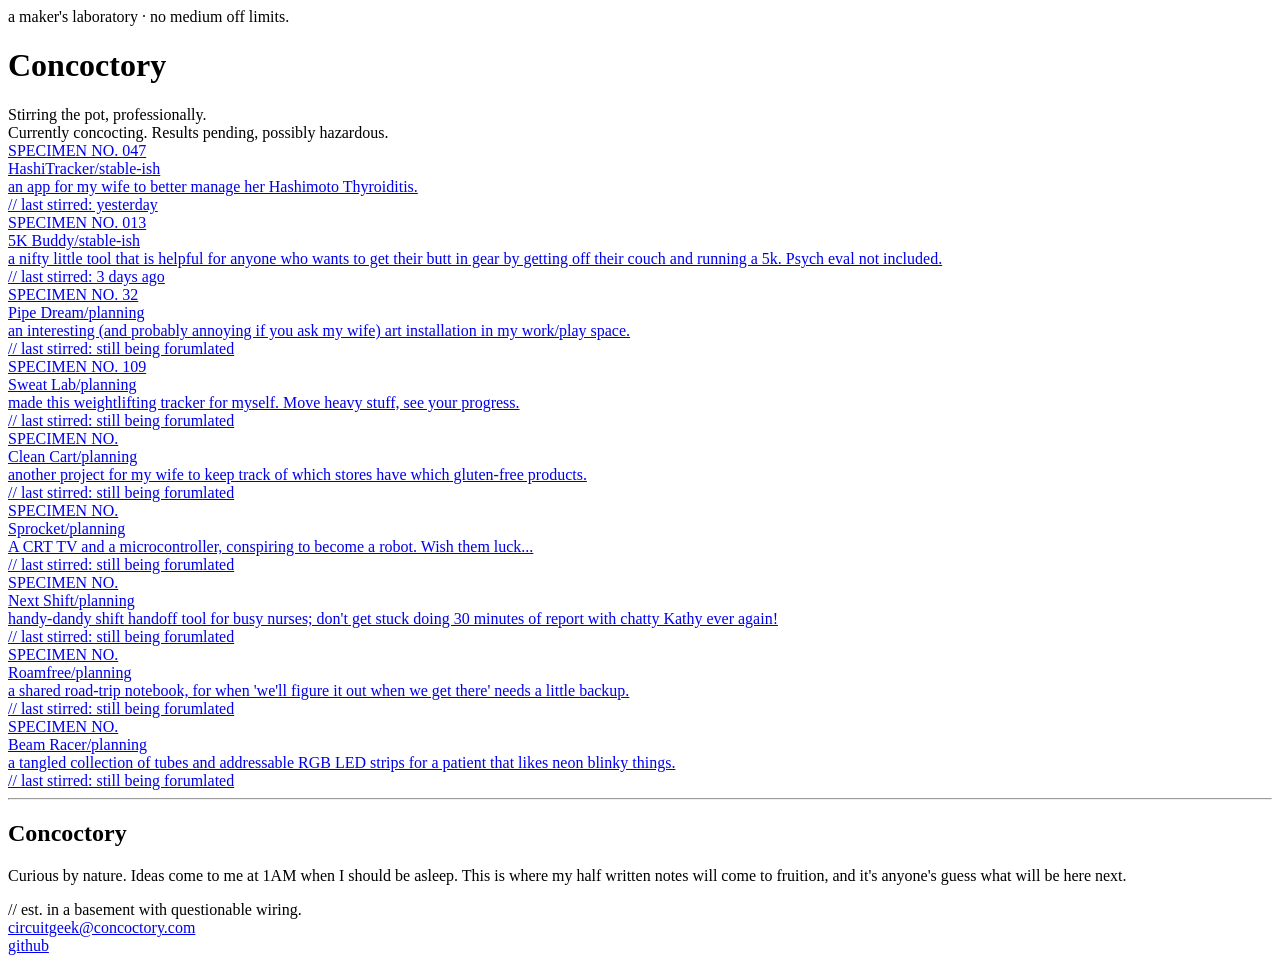
==== index.html @ a3aa449d "feat: index.html structure done" ====
<!DOCTYPE html>
<html lang="en">
<head>
    <meta charset="UTF-8">
    <meta name="viewport" content="width=device-width, initial-scale=1.0">
    <title>Concoctory</title>
    <link rel="stylesheet" href="styles.css">
</head>
<body>
    <div class="wrap">
        <div class="eyebrow">a maker's laboratory &middot; no medium off limits.</div>
        <h1>Concoctory</h1>
        <div class="tagline">Stirring the pot, professionally.</div>
        <div class="status">Currently concocting. Results pending, possibly hazardous.</div>
        <div class="shelf">
            <a class="beaker-label" href="https://concoctory.com/hashitracker/">
                <div class="specimen">SPECIMEN NO. 047</div>
                <div class="beaker-top"><span class="beaker-name">HashiTracker/</span><span class="status-stable">stable-ish</span></div>
                <div class="beaker-about">an app for my wife to better manage her Hashimoto Thyroiditis.</div>
                <div class="stirred">// last stirred: yesterday</div>
            </a>
            <a class="beaker-label" href="https://concoctory.com/5kbuddy/">
                <div class="specimen">SPECIMEN NO. 013</div>
                <div class="beaker-top"><span class="beaker-name">5K Buddy/</span><span class="status-stable">stable-ish</span></div>
                <div class="beaker-about">a nifty little tool that is helpful for anyone who wants to get their butt in gear by getting 
                    off their couch and running a 5k. Psych eval not included.</div>
                <div class="stirred">// last stirred: 3 days ago</div>
            </a>
            <a class="beaker-label" href="https://concoctory.com/pipedream/">
                <div class="specimen">SPECIMEN NO. 32</div>
                <div class="beaker-top"><span class="beaker-name">Pipe Dream/</span><span class="status-planning">planning</span></div>
                <div class="beaker-about">an interesting (and probably annoying if you ask my wife) art installation in my work/play space.</div>
                <div class="stirred">// last stirred: still being forumlated</div>
            </a>
            <a class="beaker-label" href="https://concoctory.com/sweatlab/">
                <div class="specimen">SPECIMEN NO. 109</div>
                <div class="beaker-top"><span class="beaker-name">Sweat Lab/</span><span class="status-planning">planning</span></div>
                <div class="beaker-about">made this weightlifting tracker for myself. Move heavy stuff, see your progress.</div>
                <div class="stirred">// last stirred: still being forumlated</div>
            </a>
            <a class="beaker-label" href="https://concoctory.com/cleancart/">
                <div class="specimen">SPECIMEN NO. </div>
                <div class="beaker-top"><span class="beaker-name">Clean Cart/</span><span class="status-planning">planning</span></div>
                <div class="beaker-about">another project for my wife to keep track of which stores have which gluten-free products.</div>
                <div class="stirred">// last stirred: still being forumlated</div>
            </a>
            <a class="beaker-label" href="https://concoctory.com/sprocket/">
                <div class="specimen">SPECIMEN NO. </div>
                <div class="beaker-top"><span class="beaker-name">Sprocket/</span><span class="status-planning">planning</span></div>
                <div class="beaker-about">A CRT TV and a microcontroller, conspiring to become a robot. Wish them luck...</div>
                <div class="stirred">// last stirred: still being forumlated</div>
            </a>
            <a class="beaker-label" href="https://concoctory.com/nextshift/">
                <div class="specimen">SPECIMEN NO. </div>
                <div class="beaker-top"><span class="beaker-name">Next Shift/<span class="status-planning">planning</span></div>
                <div class="beaker-about">handy-dandy shift handoff tool for busy nurses; don't get stuck doing 30 minutes of report with chatty Kathy ever again!</div>
                <div class="stirred">// last stirred: still being forumlated</div>
            </a>
            <a class="beaker-label" href="https://concoctory.com/roamfree/">
                <div class="specimen">SPECIMEN NO. </div>
                <div class="beaker-top"><span class="beaker-name">Roamfree/</span><span class="status-planning">planning</span></div>
                <div class="beaker-about">a shared road-trip notebook, for when 'we'll figure it out when we get there' needs a little backup.</div>
                <div class="stirred">// last stirred: still being forumlated</div>
            </a>
            <a class="beaker-label" href="https://concoctory.com/beamracer/">
                <div class="specimen">SPECIMEN NO. </div>
                <div class="beaker-top"><span class="beaker-name">Beam Racer/</span><span class="status-planning">planning</span></div>
                <div class="beaker-about">a tangled collection of tubes and addressable RGB LED strips for a patient that likes neon blinky things.</div>
                <div class="stirred">// last stirred: still being forumlated</div>
            </a>
        </div>

        <hr>

        <h2>Concoctory</h2>
        <p class="about-blurb">Curious by nature. Ideas come to me at 1AM when I should be asleep. 
            This is where my half written notes will come to fruition, and it's anyone's guess what will be here next.
        </p>
        <div class="signature">// est. in a basement with questionable wiring.</div>
        <a class="email" href="mailto:circuitgeek@concoctory.com">circuitgeek@concoctory.com</a>

        <div class="dots">
            <span class="dot" style="background:var(--elixir)"></span>
            <span class="dot" style="background:var(--venom)"></span>
            <span class="dot" style="background:var(--brass)"></span>
            <span class="dot" style="background:var(--vial)"></span>
            <span class="dot" style="background:var(--bone)"></span>
        </div>

        <div class="github"><a href="https://github.com/JWalker423">github</a></div>

    </div>
</body>
</html>
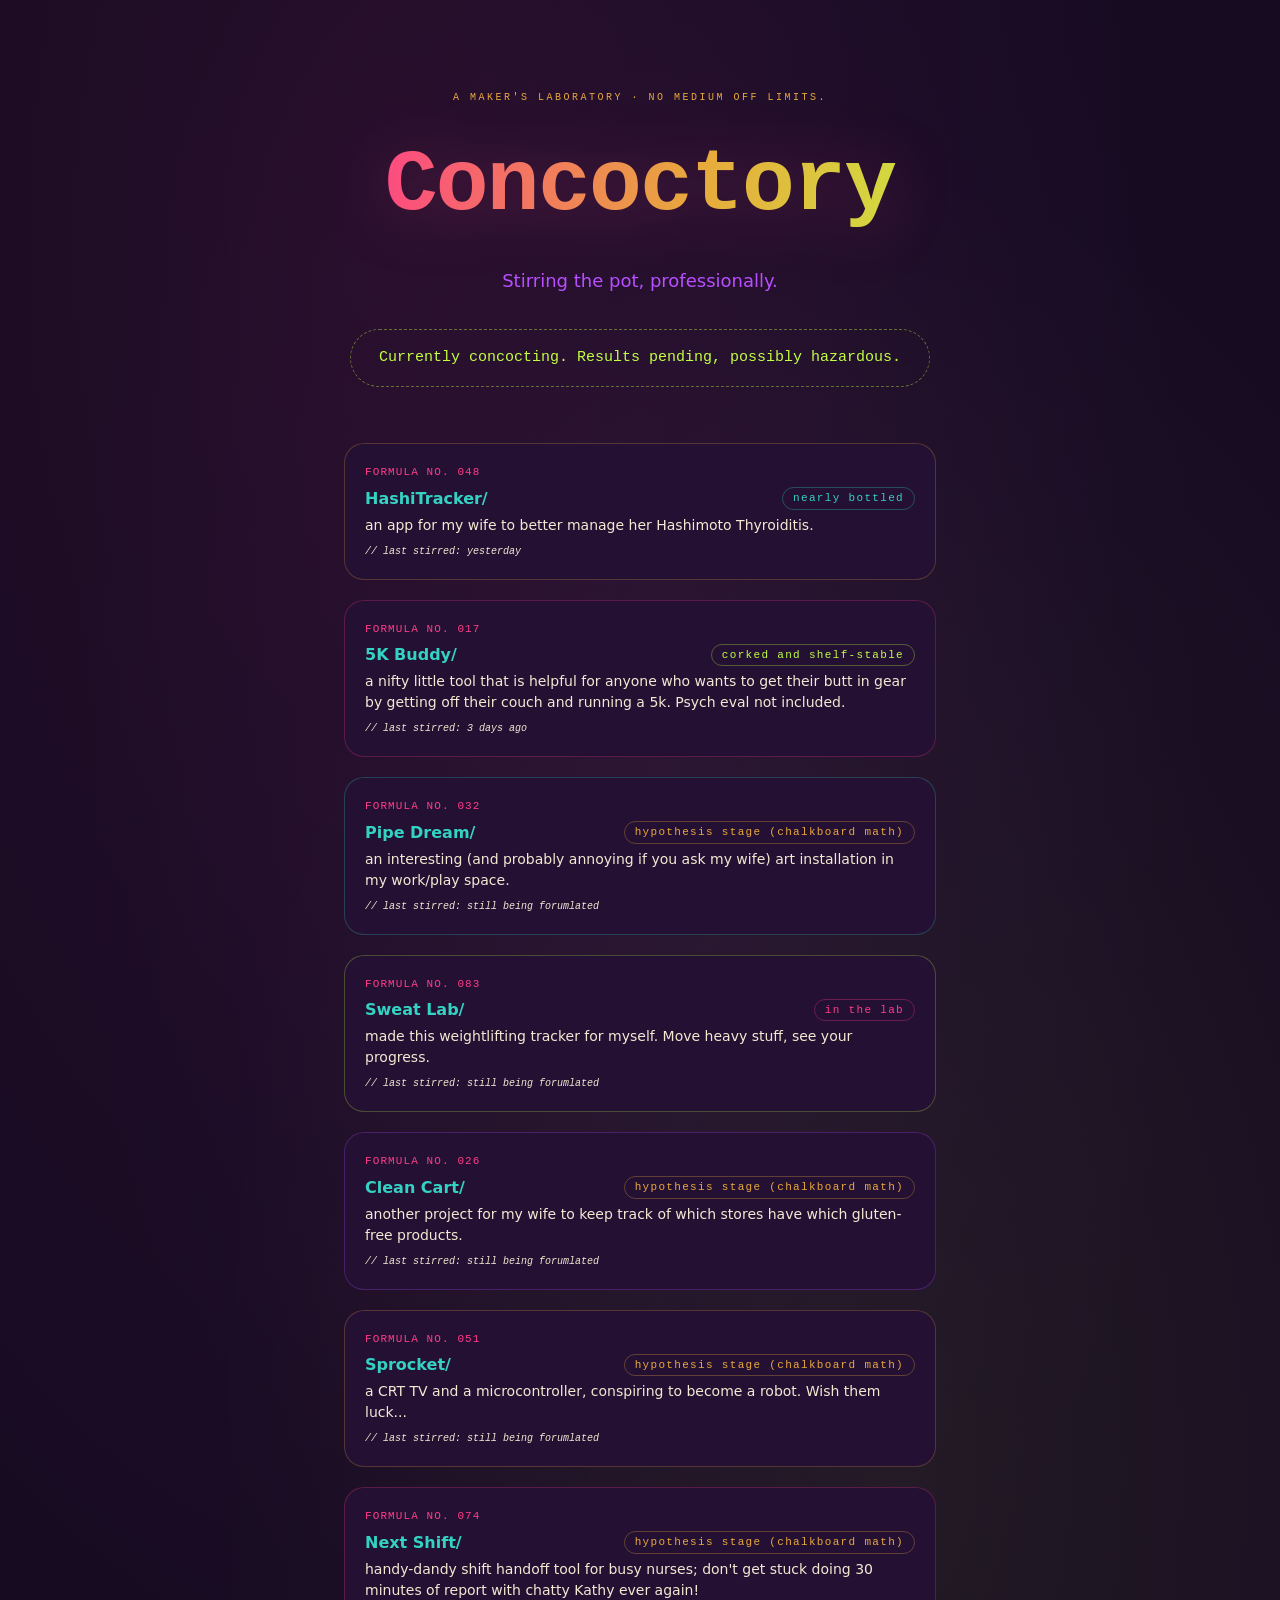
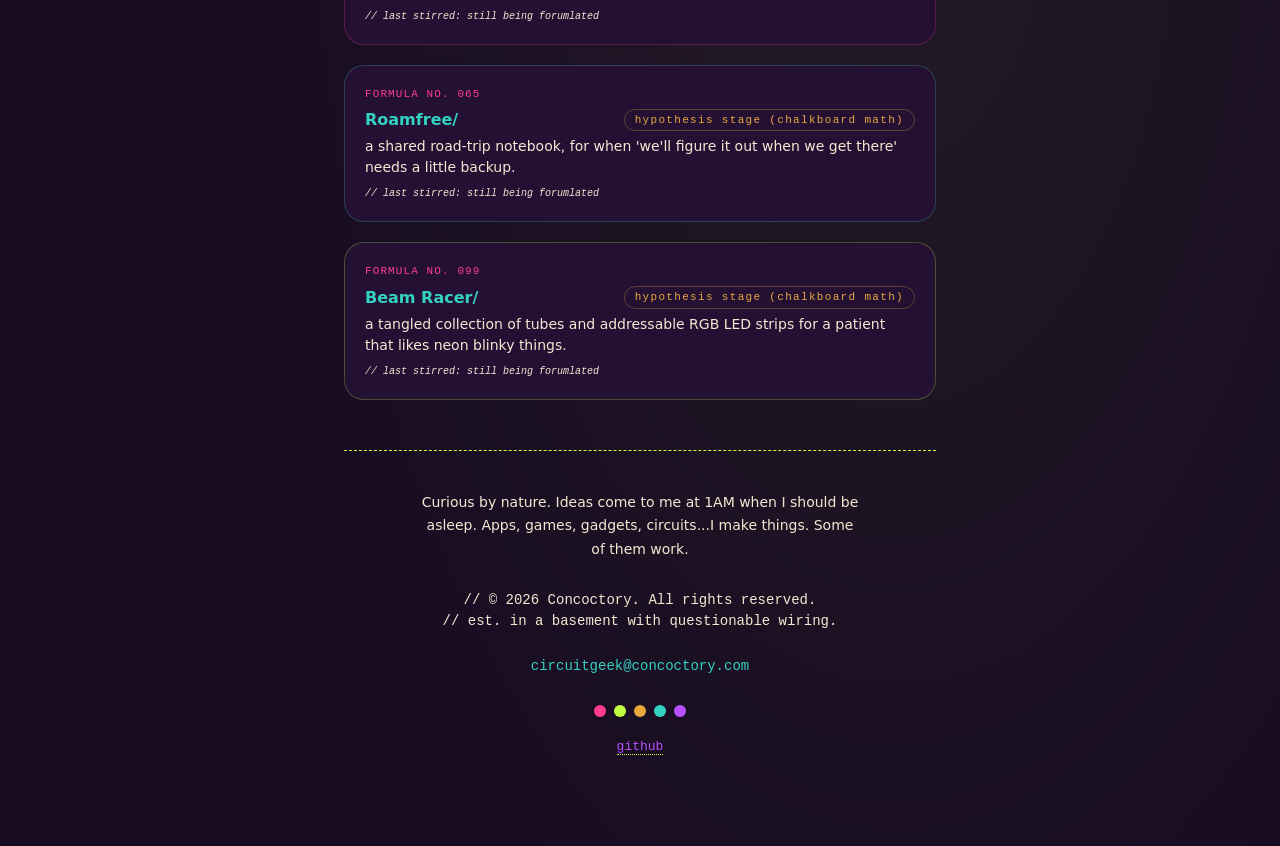
==== commit c7be532c: "style: initial styles.css for shelf, cards, and background gradients" ====
--- a/index.html
+++ b/index.html
@@ -8,87 +8,82 @@
 </head>
 <body>
     <div class="wrap">
-        <div class="eyebrow">a maker's laboratory &middot; no medium off limits.</div>
+        <div class="eyebrow">A MAKER'S LABORATORY &middot; NO MEDIUM OFF LIMITS.</div>
         <h1>Concoctory</h1>
         <div class="tagline">Stirring the pot, professionally.</div>
         <div class="status">Currently concocting. Results pending, possibly hazardous.</div>
         <div class="shelf">
             <a class="beaker-label" href="https://concoctory.com/hashitracker/">
-                <div class="specimen">SPECIMEN NO. 047</div>
-                <div class="beaker-top"><span class="beaker-name">HashiTracker/</span><span class="status-stable">stable-ish</span></div>
+                <div class="formula">FORMULA NO. 048</div>
+                <div class="beaker-top"><span class="beaker-name">HashiTracker/</span><span class="status-testing">nearly bottled</span></div>
                 <div class="beaker-about">an app for my wife to better manage her Hashimoto Thyroiditis.</div>
                 <div class="stirred">// last stirred: yesterday</div>
             </a>
             <a class="beaker-label" href="https://concoctory.com/5kbuddy/">
-                <div class="specimen">SPECIMEN NO. 013</div>
-                <div class="beaker-top"><span class="beaker-name">5K Buddy/</span><span class="status-stable">stable-ish</span></div>
+                <div class="formula">FORMULA NO. 017</div>
+                <div class="beaker-top"><span class="beaker-name">5K Buddy/</span><span class="status-stable">corked and shelf-stable</span></div>
                 <div class="beaker-about">a nifty little tool that is helpful for anyone who wants to get their butt in gear by getting 
                     off their couch and running a 5k. Psych eval not included.</div>
                 <div class="stirred">// last stirred: 3 days ago</div>
             </a>
             <a class="beaker-label" href="https://concoctory.com/pipedream/">
-                <div class="specimen">SPECIMEN NO. 32</div>
-                <div class="beaker-top"><span class="beaker-name">Pipe Dream/</span><span class="status-planning">planning</span></div>
+                <div class="formula">FORMULA NO. 032</div>
+                <div class="beaker-top"><span class="beaker-name">Pipe Dream/</span><span class="status-planning">hypothesis stage (chalkboard math)</span></div>
                 <div class="beaker-about">an interesting (and probably annoying if you ask my wife) art installation in my work/play space.</div>
                 <div class="stirred">// last stirred: still being forumlated</div>
             </a>
             <a class="beaker-label" href="https://concoctory.com/sweatlab/">
-                <div class="specimen">SPECIMEN NO. 109</div>
-                <div class="beaker-top"><span class="beaker-name">Sweat Lab/</span><span class="status-planning">planning</span></div>
+                <div class="formula">FORMULA NO. 083</div>
+                <div class="beaker-top"><span class="beaker-name">Sweat Lab/</span><span class="status-in-progress">in the lab</span></div>
                 <div class="beaker-about">made this weightlifting tracker for myself. Move heavy stuff, see your progress.</div>
                 <div class="stirred">// last stirred: still being forumlated</div>
             </a>
             <a class="beaker-label" href="https://concoctory.com/cleancart/">
-                <div class="specimen">SPECIMEN NO. </div>
-                <div class="beaker-top"><span class="beaker-name">Clean Cart/</span><span class="status-planning">planning</span></div>
+                <div class="formula">FORMULA NO. 026 </div>
+                <div class="beaker-top"><span class="beaker-name">Clean Cart/</span><span class="status-planning">hypothesis stage (chalkboard math)</span></div>
                 <div class="beaker-about">another project for my wife to keep track of which stores have which gluten-free products.</div>
                 <div class="stirred">// last stirred: still being forumlated</div>
             </a>
             <a class="beaker-label" href="https://concoctory.com/sprocket/">
-                <div class="specimen">SPECIMEN NO. </div>
-                <div class="beaker-top"><span class="beaker-name">Sprocket/</span><span class="status-planning">planning</span></div>
-                <div class="beaker-about">A CRT TV and a microcontroller, conspiring to become a robot. Wish them luck...</div>
+                <div class="formula">FORMULA NO. 051</div>
+                <div class="beaker-top"><span class="beaker-name">Sprocket/</span><span class="status-planning">hypothesis stage (chalkboard math)</span></div>
+                <div class="beaker-about">a CRT TV and a microcontroller, conspiring to become a robot. Wish them luck...</div>
                 <div class="stirred">// last stirred: still being forumlated</div>
             </a>
             <a class="beaker-label" href="https://concoctory.com/nextshift/">
-                <div class="specimen">SPECIMEN NO. </div>
-                <div class="beaker-top"><span class="beaker-name">Next Shift/<span class="status-planning">planning</span></div>
+                <div class="formula">FORMULA NO. 074</div>
+                <div class="beaker-top"><span class="beaker-name">Next Shift/</span><span class="status-planning">hypothesis stage (chalkboard math)</span></div>
                 <div class="beaker-about">handy-dandy shift handoff tool for busy nurses; don't get stuck doing 30 minutes of report with chatty Kathy ever again!</div>
                 <div class="stirred">// last stirred: still being forumlated</div>
             </a>
             <a class="beaker-label" href="https://concoctory.com/roamfree/">
-                <div class="specimen">SPECIMEN NO. </div>
-                <div class="beaker-top"><span class="beaker-name">Roamfree/</span><span class="status-planning">planning</span></div>
+                <div class="formula">FORMULA NO. 065</div>
+                <div class="beaker-top"><span class="beaker-name">Roamfree/</span><span class="status-planning">hypothesis stage (chalkboard math)</span></div>
                 <div class="beaker-about">a shared road-trip notebook, for when 'we'll figure it out when we get there' needs a little backup.</div>
                 <div class="stirred">// last stirred: still being forumlated</div>
             </a>
             <a class="beaker-label" href="https://concoctory.com/beamracer/">
-                <div class="specimen">SPECIMEN NO. </div>
-                <div class="beaker-top"><span class="beaker-name">Beam Racer/</span><span class="status-planning">planning</span></div>
+                <div class="formula">FORMULA NO. 099</div>
+                <div class="beaker-top"><span class="beaker-name">Beam Racer/</span><span class="status-planning">hypothesis stage (chalkboard math)</span></div>
                 <div class="beaker-about">a tangled collection of tubes and addressable RGB LED strips for a patient that likes neon blinky things.</div>
                 <div class="stirred">// last stirred: still being forumlated</div>
             </a>
         </div>
-
         <hr>
-
-        <h2>Concoctory</h2>
-        <p class="about-blurb">Curious by nature. Ideas come to me at 1AM when I should be asleep. 
-            This is where my half written notes will come to fruition, and it's anyone's guess what will be here next.
+        <p class="about-blurb">Curious by nature. Ideas come to me at 1AM when I should be asleep. Apps, games, gadgets, circuits...I make things. Some of them work.
         </p>
-        <div class="signature">// est. in a basement with questionable wiring.</div>
-        <a class="email" href="mailto:circuitgeek@concoctory.com">circuitgeek@concoctory.com</a>
-
-        <div class="dots">
-            <span class="dot" style="background:var(--elixir)"></span>
-            <span class="dot" style="background:var(--venom)"></span>
-            <span class="dot" style="background:var(--brass)"></span>
-            <span class="dot" style="background:var(--vial)"></span>
-            <span class="dot" style="background:var(--bone)"></span>
-        </div>
-
-        <div class="github"><a href="https://github.com/JWalker423">github</a></div>
-
+    <footer>
+        <div class="signature">// © 2026 Concoctory. All rights reserved.<br>// est. in a basement with questionable wiring.</div>
+            <a class="email" href="mailto:circuitgeek@concoctory.com">circuitgeek@concoctory.com</a>
+            <div class="dots">
+                <span class="dot" style="background:var(--elixir)"></span>
+                <span class="dot" style="background:var(--venom)"></span>
+                <span class="dot" style="background:var(--brass)"></span>
+                <span class="dot" style="background:var(--phial)"></span>
+                <span class="dot" style="background:var(--potion)"></span>
+            </div>
+            <div class="github"><a href="https://github.com/JWalker423">github</a></div>
+    </footer>
     </div>
 </body>
 </html>
--- a/styles.css
+++ b/styles.css
@@ -0,0 +1,182 @@
+:root{
+--vat:#170B22;        /* deep plum-black base */
+--vat-2:#241033;      /* raised divs */
+--elixir:#FF3D8A;     /* magenta */
+--venom:#C2FF42;      /* chartreuse */
+--brass:#E8A93C;      /* gold */
+--phial:#34D2C3;      /* teal/blue */
+--potion:#B84FFF;     /* neon purple */
+--bone:#F3E9D2;       /* cream text */ 
+}
+
+*{ box-sizing:border-box; margin:0; padding:0; }
+
+html{ scroll-behavior:smooth; }
+
+body{
+    background:var(--vat);
+    color:var(--bone);
+    font-family:"Bricolage Grotesque", system-ui, sans-serif;
+    line-height:1.5;
+    overflow-x:hidden;
+    background-image:
+    radial-gradient(120% 120% at 30% 10%, #FF3D8A10, transparent 50%),
+    radial-gradient(150% 150% at 50% 30%, #B84FFF10, transparent 30%),
+    radial-gradient(180% 180% at 70% 60%, #C2FF4210, transparent 30%);
+}
+
+.wrap{ position:relative; z-index:1; max-width:640px; margin:0 auto; padding:10dvh 24px; }
+
+.eyebrow{
+    font-family:"Space Mono", monospace;
+    font-size:10px;
+    letter-spacing:.25em;
+    color:var(--brass);
+    text-align:center;
+    margin-bottom:15px;
+}
+
+h1{
+    font-family:"Space Mono", monospace;
+    font-weight:700;
+    font-size:clamp(52px,10vw,88px);
+    letter-spacing:-.02em;
+    text-align:center;
+    margin:0 0 15px;
+    background:linear-gradient(96deg,
+    var(--elixir) 0%,
+    var(--brass) 20%, 
+    var(--venom) 40%,
+    var(--phial) 60%,
+    var(--potion) 80%,
+    var(--elixir) 100%);
+    background-size:220% auto;
+    background-size: 300% auto;
+    -webkit-background-clip:text;
+    background-clip:text;
+    -webkit-text-fill-color:transparent;
+    color:transparent;
+    animation:shimmer 9s ease-in-out infinite alternate;
+    filter:drop-shadow(0 4px 30px #FF3D8A40);
+}
+
+@keyframes shimmer{ to{ background-position:180% center; } }
+
+.tagline{
+    font-size:18px;
+    color:var(--potion);
+    text-align:center;
+    margin-bottom:35px;
+}
+
+.status{
+    display:block;
+    width:fit-content;
+    margin:0 auto 56px;
+    color:var(--venom);
+    font-family:"Space Mono", monospace;
+    font-size:15px;
+    line-height:1.6;
+    text-align:center;
+    border:1px dashed #C2FF4266;
+    border-radius:999px;
+    padding:16px 28px;
+}
+
+.shelf{ display:flex; flex-direction:column; gap:20px; margin-bottom:50px; }
+
+a.beaker-label{
+    display:block;
+    text-decoration:none;
+    color:inherit;
+    border:1px solid;
+    border-radius:20px;
+    padding:20px 20px;
+    background:var(--vat-2);
+    transition:border-color .100s ease-in, transform .100s ease-in, box-shadow .100s ease-in;
+}
+a.beaker-label:hover{
+    transform:translateY(-5px);
+}
+
+.shelf a.beaker-label:nth-child(5n+1){ border-color: #E8A93C40; }
+.shelf a.beaker-label:nth-child(5n+2){ border-color: #FF3D8A40; }
+.shelf a.beaker-label:nth-child(5n+3){ border-color: #34D2C340; }
+.shelf a.beaker-label:nth-child(5n+4){ border-color: #C2FF4240; }
+.shelf a.beaker-label:nth-child(5n+5){ border-color: #B84FFF40; }
+
+.shelf a.beaker-label:nth-child(5n+1):hover{ border-color: var(--brass); box-shadow:0 12px 70px 4px #E8A93C50; }
+.shelf a.beaker-label:nth-child(5n+2):hover{ border-color: var(--elixir); box-shadow:0 12px 70px 4px #FF3D8A50; }
+.shelf a.beaker-label:nth-child(5n+3):hover{ border-color: var(--phial); box-shadow:0 12px 70px 4px #34D2C350; }
+.shelf a.beaker-label:nth-child(5n+4):hover{ border-color: var(--venom); box-shadow:0 12px 70px 4px #C2FF4250; }
+.shelf a.beaker-label:nth-child(5n+5):hover{ border-color: var(--potion); box-shadow:0 12px 70px 4px #FF3D8A50; }
+
+.beaker-top{ display:flex; justify-content:space-between; align-items:center; }
+
+.formula{
+    font-family:"Space Mono", monospace;
+    font-size:11px;
+    color:var(--elixir);
+    letter-spacing:.1em;
+    margin-bottom:6px;
+}
+
+.beaker-name{ font-weight:700; font-size:16px; color:var(--phial); }
+
+
+.status-stable,
+.status-testing,
+.status-in-progress,
+.status-planning{
+    font-family:"Space Mono", monospace;
+    font-size:11px;
+    letter-spacing:.12em;
+    padding:2px 10px;
+    border-radius:800px;
+    border:1px solid;
+}
+.status-stable{ color:var(--venom); border-color:#C2FF4250; }
+.status-testing{ color:var(--phial); border-color:#34D2C350; }
+.status-in-progress{ color:var(--elixir); border-color:#FF3D8A50; }
+.status-planning{ color:var(--brass); border-color:#E8A93C50; }
+
+.beaker-about{ font-size:14px; color:var(--bone); margin-top:4px; }
+
+.stirred{
+    font-family:"Space Mono", monospace;
+    font-size:10px;
+    color:var(--bone);
+    margin-top:8px;
+    font-style:italic;
+}
+
+hr{ border:none; border-top:1px dashed var(--venom); margin:0 0 40px; }
+
+
+.about-blurb{
+    font-size:14px;
+    line-height:1.7;
+    color:var(--bone);
+    max-width:440px;
+    margin:0 auto 28px;
+    text-align:center;
+}
+
+.signature{ font-family:"Space Mono", monospace; font-size:14px; color:var(--bone); text-align:center; margin-bottom:24px; }
+
+.email{ display:block; text-align:center; color:var(--phial); text-decoration:none; font-family:"Space Mono", monospace; font-size:14px; }
+.email:hover{ color:var(--brass); text-decoration:underline; }
+
+.dots{ display:flex; justify-content:center; gap:8px; margin-top:28px; }
+.dot{ width:12px; height:12px; border-radius:50%; }
+
+.github{ margin-top:20px; text-align:center; font-family:"Space Mono", monospace; font-size:13px; }
+.github a { 
+    color:var(--potion); 
+    text-decoration:none; 
+    border-bottom:1px 
+    dotted var(--venom); }
+.github a:hover{ color:var(--venom); border-color:var(--venom); }
+
+:focus-visible{ outline:2px solid var(--venom); outline-offset:3px; border-radius:4px; }
+@media (prefers-reduced-motion: reduce){ *{ animation:none !important; } }
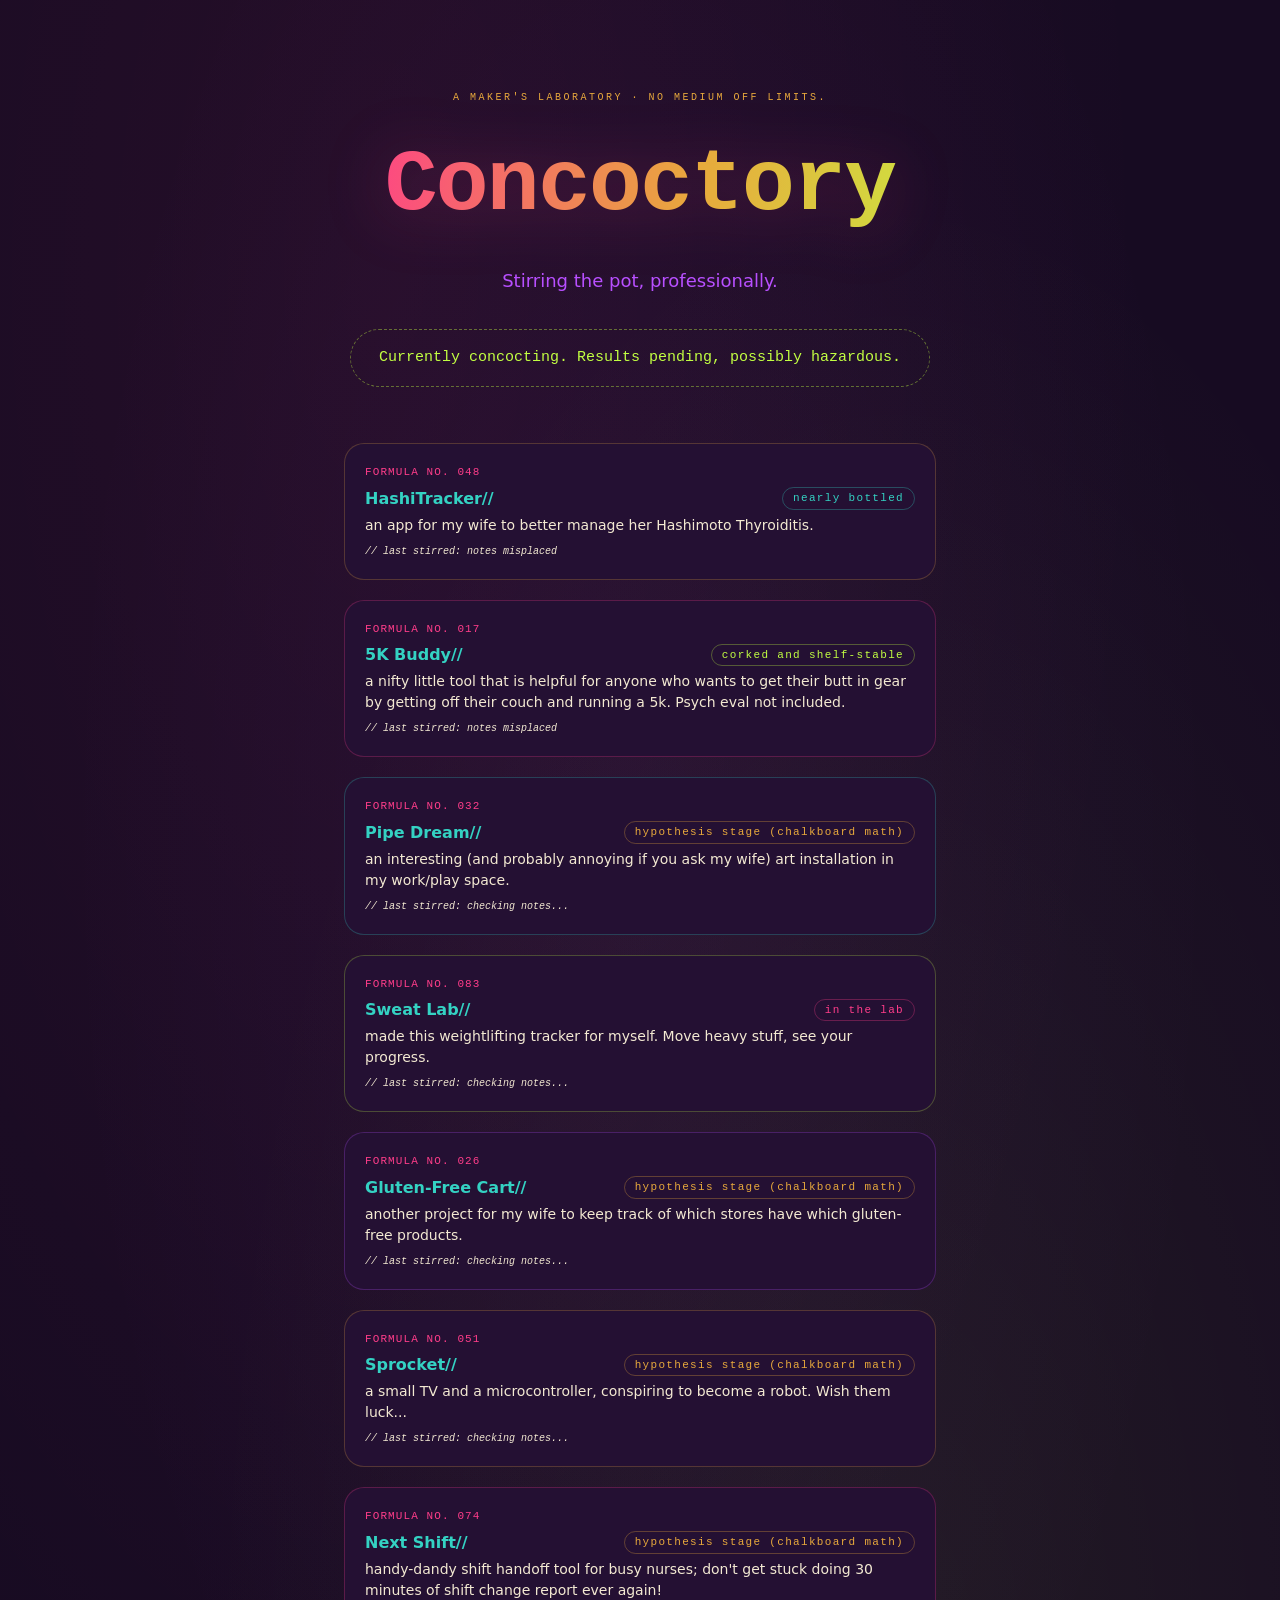
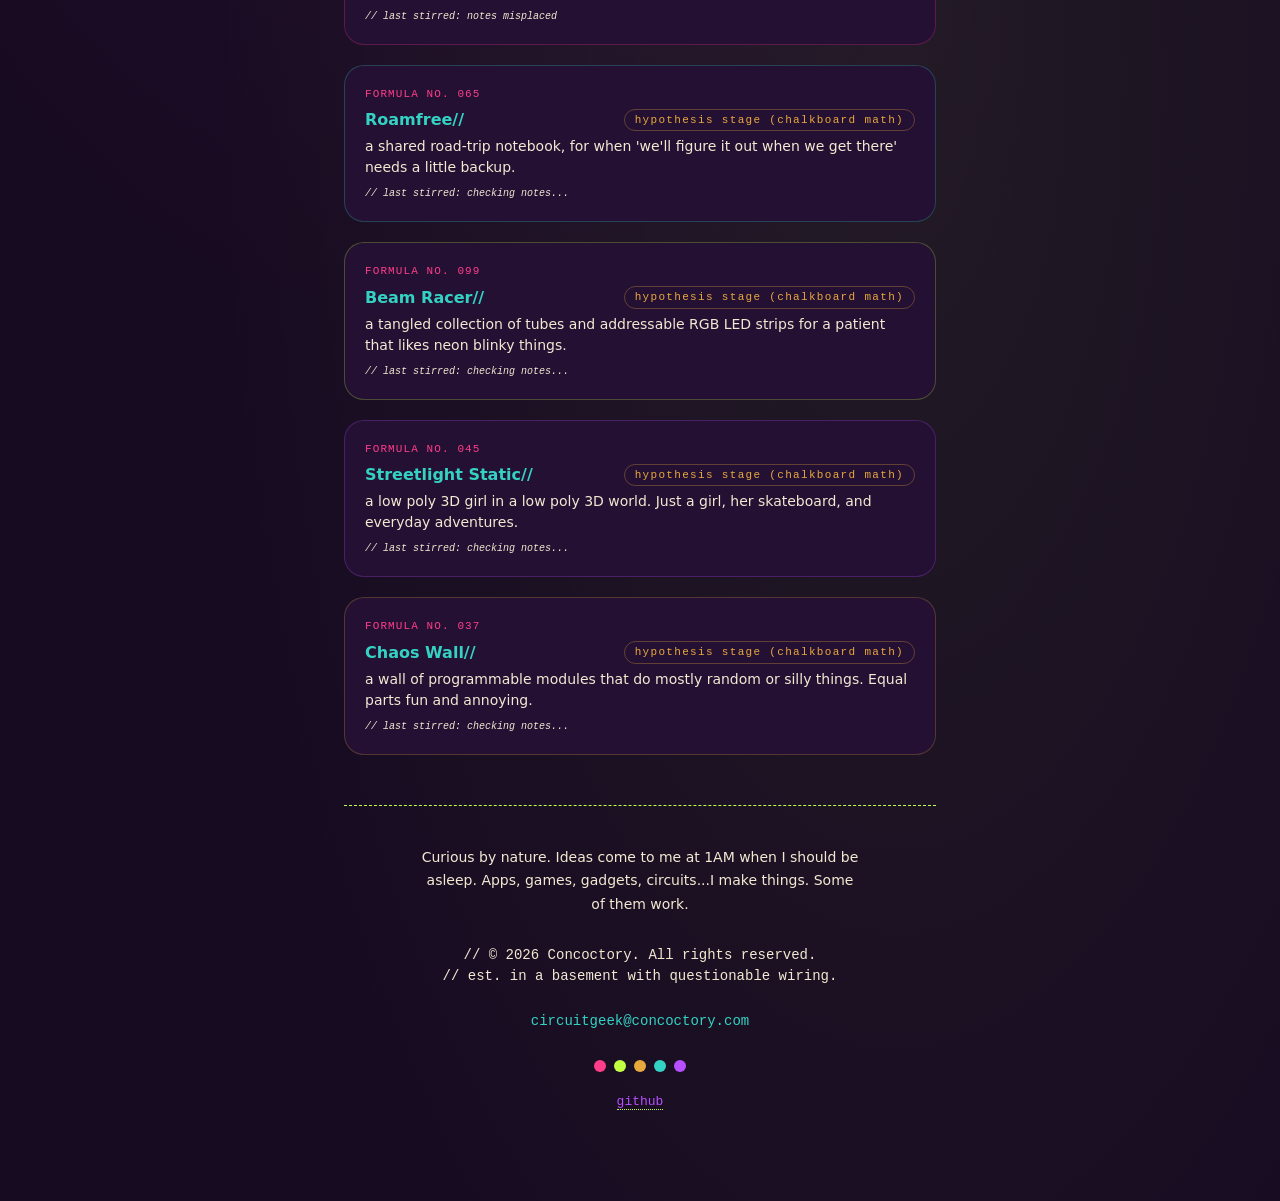
==== commit 2cd34540: "Add project pages, live "last stirred" dates, and new cards" ====
--- a/index.html
+++ b/index.html
@@ -1,10 +1,10 @@
-<!DOCTYPE html>
-<html lang="en">
-<head>
-    <meta charset="UTF-8">
+<!DOCTYPE html><html lang="en"><head>
+<meta charset="utf-8">
+    
     <meta name="viewport" content="width=device-width, initial-scale=1.0">
     <title>Concoctory</title>
     <link rel="stylesheet" href="styles.css">
+    <script src="script.js" defer></script>
 </head>
 <body>
     <div class="wrap">
@@ -13,67 +13,79 @@
         <div class="tagline">Stirring the pot, professionally.</div>
         <div class="status">Currently concocting. Results pending, possibly hazardous.</div>
         <div class="shelf">
-            <a class="beaker-label" href="https://concoctory.com/hashitracker/">
+            <a class="beaker-label" href="https://concoctory.com/hashitracker/" data-repo="Concoctorydev/hashi-tracker">
                 <div class="formula">FORMULA NO. 048</div>
-                <div class="beaker-top"><span class="beaker-name">HashiTracker/</span><span class="status-testing">nearly bottled</span></div>
+                <div class="beaker-top"><span class="beaker-name">HashiTracker//</span><span class="status-testing">nearly bottled</span></div>
                 <div class="beaker-about">an app for my wife to better manage her Hashimoto Thyroiditis.</div>
-                <div class="stirred">// last stirred: yesterday</div>
+                <div class="stirred">// last stirred: checking notes... </div>
             </a>
-            <a class="beaker-label" href="https://concoctory.com/5kbuddy/">
+            <a class="beaker-label" href="https://concoctory.com/5kbuddy/" data-repo="Concoctorydev/5k-training-buddy">
                 <div class="formula">FORMULA NO. 017</div>
-                <div class="beaker-top"><span class="beaker-name">5K Buddy/</span><span class="status-stable">corked and shelf-stable</span></div>
+                <div class="beaker-top"><span class="beaker-name">5K Buddy//</span><span class="status-stable">corked and shelf-stable</span></div>
                 <div class="beaker-about">a nifty little tool that is helpful for anyone who wants to get their butt in gear by getting 
                     off their couch and running a 5k. Psych eval not included.</div>
-                <div class="stirred">// last stirred: 3 days ago</div>
+                <div class="stirred">// last stirred: checking notes... </div>
             </a>
             <a class="beaker-label" href="https://concoctory.com/pipedream/">
                 <div class="formula">FORMULA NO. 032</div>
-                <div class="beaker-top"><span class="beaker-name">Pipe Dream/</span><span class="status-planning">hypothesis stage (chalkboard math)</span></div>
+                <div class="beaker-top"><span class="beaker-name">Pipe Dream//</span><span class="status-planning">hypothesis stage (chalkboard math)</span></div>
                 <div class="beaker-about">an interesting (and probably annoying if you ask my wife) art installation in my work/play space.</div>
-                <div class="stirred">// last stirred: still being forumlated</div>
+                <div class="stirred">// last stirred: checking notes... </div>
             </a>
             <a class="beaker-label" href="https://concoctory.com/sweatlab/">
                 <div class="formula">FORMULA NO. 083</div>
-                <div class="beaker-top"><span class="beaker-name">Sweat Lab/</span><span class="status-in-progress">in the lab</span></div>
+                <div class="beaker-top"><span class="beaker-name">Sweat Lab//</span><span class="status-in-progress">in the lab</span></div>
                 <div class="beaker-about">made this weightlifting tracker for myself. Move heavy stuff, see your progress.</div>
-                <div class="stirred">// last stirred: still being forumlated</div>
+                <div class="stirred">// last stirred: checking notes... </div>
             </a>
-            <a class="beaker-label" href="https://concoctory.com/cleancart/">
+            <a class="beaker-label" href="https://concoctory.com/glutenfreecart/">
                 <div class="formula">FORMULA NO. 026 </div>
-                <div class="beaker-top"><span class="beaker-name">Clean Cart/</span><span class="status-planning">hypothesis stage (chalkboard math)</span></div>
+                <div class="beaker-top"><span class="beaker-name">Gluten-Free Cart//</span><span class="status-planning">hypothesis stage (chalkboard math)</span></div>
                 <div class="beaker-about">another project for my wife to keep track of which stores have which gluten-free products.</div>
-                <div class="stirred">// last stirred: still being forumlated</div>
+                <div class="stirred">// last stirred: checking notes... </div>
             </a>
             <a class="beaker-label" href="https://concoctory.com/sprocket/">
                 <div class="formula">FORMULA NO. 051</div>
-                <div class="beaker-top"><span class="beaker-name">Sprocket/</span><span class="status-planning">hypothesis stage (chalkboard math)</span></div>
-                <div class="beaker-about">a CRT TV and a microcontroller, conspiring to become a robot. Wish them luck...</div>
-                <div class="stirred">// last stirred: still being forumlated</div>
+                <div class="beaker-top"><span class="beaker-name">Sprocket//</span><span class="status-planning">hypothesis stage (chalkboard math)</span></div>
+                <div class="beaker-about">a small TV and a microcontroller, conspiring to become a robot. Wish them luck...</div>
+                <div class="stirred">// last stirred: checking notes... </div>
             </a>
-            <a class="beaker-label" href="https://concoctory.com/nextshift/">
+            <a class="beaker-label" href="https://concoctory.com/nextshift/" data-repo="Jeanie-Walker/SDEV_220_Final_Project_Jeanie_Walker">
                 <div class="formula">FORMULA NO. 074</div>
-                <div class="beaker-top"><span class="beaker-name">Next Shift/</span><span class="status-planning">hypothesis stage (chalkboard math)</span></div>
-                <div class="beaker-about">handy-dandy shift handoff tool for busy nurses; don't get stuck doing 30 minutes of report with chatty Kathy ever again!</div>
-                <div class="stirred">// last stirred: still being forumlated</div>
+                <div class="beaker-top"><span class="beaker-name">Next Shift//</span><span class="status-planning">hypothesis stage (chalkboard math)</span></div>
+                <div class="beaker-about">handy-dandy shift handoff tool for busy nurses; don't get stuck doing 30 minutes of shift change report ever again!</div>
+                <div class="stirred">// last stirred: checking notes... </div>
             </a>
             <a class="beaker-label" href="https://concoctory.com/roamfree/">
                 <div class="formula">FORMULA NO. 065</div>
-                <div class="beaker-top"><span class="beaker-name">Roamfree/</span><span class="status-planning">hypothesis stage (chalkboard math)</span></div>
+                <div class="beaker-top"><span class="beaker-name">Roamfree//</span><span class="status-planning">hypothesis stage (chalkboard math)</span></div>
                 <div class="beaker-about">a shared road-trip notebook, for when 'we'll figure it out when we get there' needs a little backup.</div>
-                <div class="stirred">// last stirred: still being forumlated</div>
+                <div class="stirred">// last stirred: checking notes... </div>
             </a>
             <a class="beaker-label" href="https://concoctory.com/beamracer/">
                 <div class="formula">FORMULA NO. 099</div>
-                <div class="beaker-top"><span class="beaker-name">Beam Racer/</span><span class="status-planning">hypothesis stage (chalkboard math)</span></div>
+                <div class="beaker-top"><span class="beaker-name">Beam Racer//</span><span class="status-planning">hypothesis stage (chalkboard math)</span></div>
                 <div class="beaker-about">a tangled collection of tubes and addressable RGB LED strips for a patient that likes neon blinky things.</div>
-                <div class="stirred">// last stirred: still being forumlated</div>
+                <div class="stirred">// last stirred: checking notes... </div>
+            </a>
+            <a class="beaker-label" href="https://concoctory.com/streetlightstatic/">
+                <div class="formula">FORMULA NO. 045</div>
+                <div class="beaker-top"><span class="beaker-name">Streetlight Static//</span><span class="status-planning">hypothesis stage (chalkboard math)</span></div>
+                <div class="beaker-about">a low poly 3D girl in a low poly 3D world. Just a girl, her skateboard, and everyday adventures.</div>
+                <div class="stirred">// last stirred: checking notes... </div>
+            </a>
+            <a class="beaker-label" href="https://concoctory.com/chaoswall/">
+                <div class="formula">FORMULA NO. 037</div>
+                <div class="beaker-top"><span class="beaker-name">Chaos Wall//</span><span class="status-planning">hypothesis stage (chalkboard math)</span></div>
+                <div class="beaker-about">a wall of programmable modules that do mostly random or silly things. Equal parts fun and annoying.</div>
+                <div class="stirred">// last stirred: checking notes... </div>
             </a>
         </div>
         <hr>
         <p class="about-blurb">Curious by nature. Ideas come to me at 1AM when I should be asleep. Apps, games, gadgets, circuits...I make things. Some of them work.
         </p>
     <footer>
-        <div class="signature">// © 2026 Concoctory. All rights reserved.<br>// est. in a basement with questionable wiring.</div>
+        <div class="signature">// &copy; 2026 Concoctory. All rights reserved.<br>// est. in a basement with questionable wiring.</div>
             <a class="email" href="mailto:circuitgeek@concoctory.com">circuitgeek@concoctory.com</a>
             <div class="dots">
                 <span class="dot" style="background:var(--elixir)"></span>
@@ -82,8 +94,8 @@
                 <span class="dot" style="background:var(--phial)"></span>
                 <span class="dot" style="background:var(--potion)"></span>
             </div>
-            <div class="github"><a href="https://github.com/JWalker423">github</a></div>
+            <div class="github"><a href="https://github.com/Jeanie-Walker/concoctory">github</a></div>
     </footer>
     </div>
-</body>
-</html>+
+</body></html>
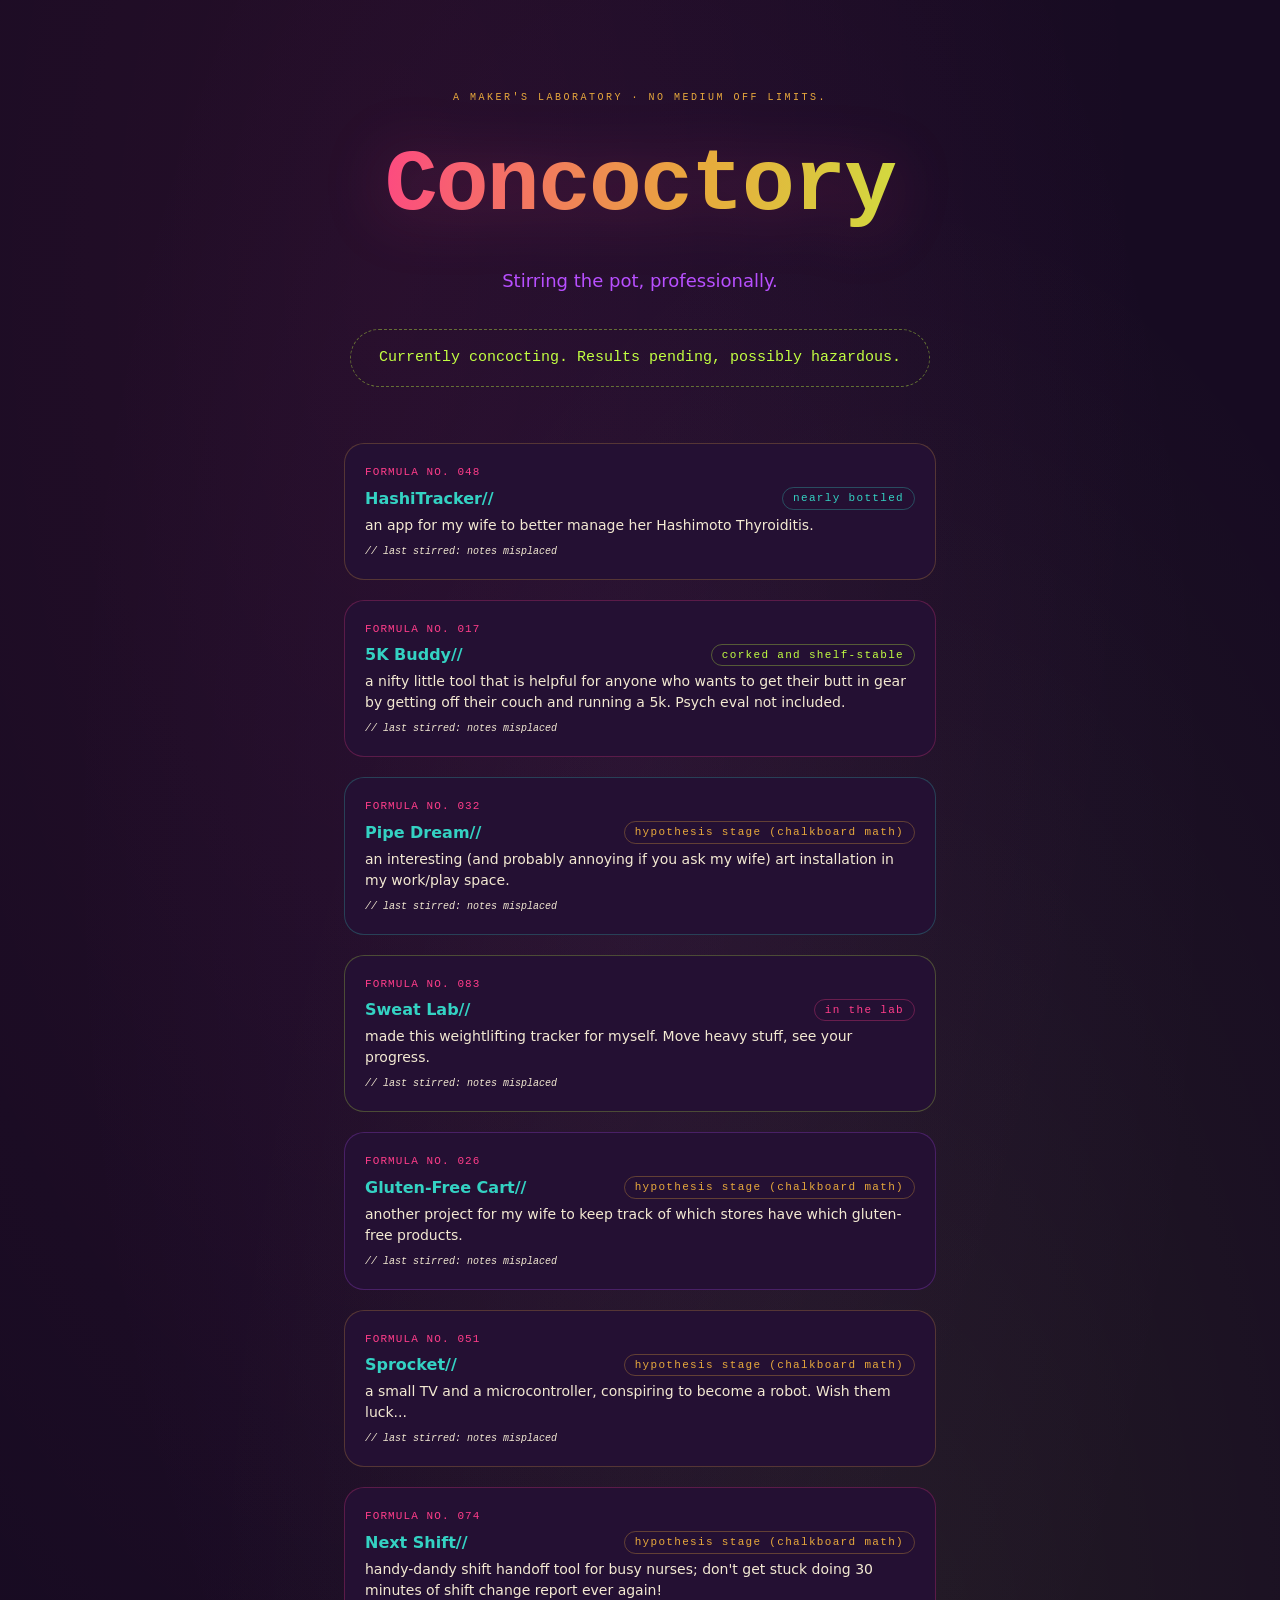
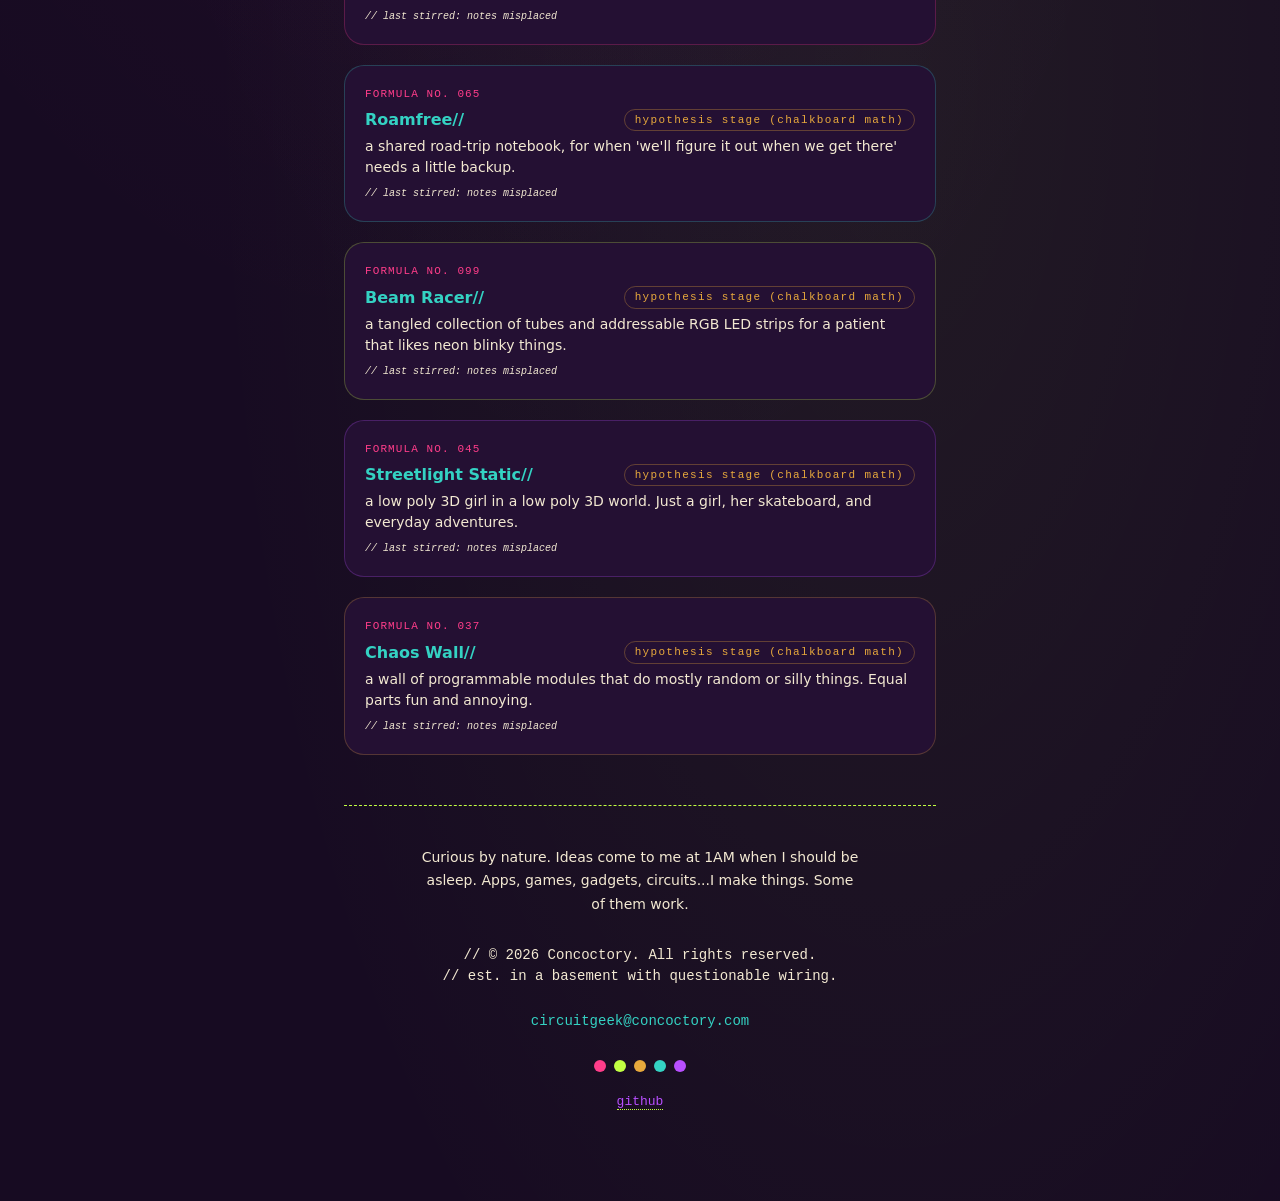
==== commit 5a933860: "Tag all cards with their Concoctorydev repos" ====
--- a/index.html
+++ b/index.html
@@ -26,55 +26,55 @@
                     off their couch and running a 5k. Psych eval not included.</div>
                 <div class="stirred">// last stirred: checking notes... </div>
             </a>
-            <a class="beaker-label" href="https://concoctory.com/pipedream/">
+            <a class="beaker-label" href="https://concoctory.com/pipedream/" data-repo="Concoctorydev/pipe-dream">
                 <div class="formula">FORMULA NO. 032</div>
                 <div class="beaker-top"><span class="beaker-name">Pipe Dream//</span><span class="status-planning">hypothesis stage (chalkboard math)</span></div>
                 <div class="beaker-about">an interesting (and probably annoying if you ask my wife) art installation in my work/play space.</div>
                 <div class="stirred">// last stirred: checking notes... </div>
             </a>
-            <a class="beaker-label" href="https://concoctory.com/sweatlab/">
+            <a class="beaker-label" href="https://concoctory.com/sweatlab/" data-repo="Concoctorydev/sweat-lab">
                 <div class="formula">FORMULA NO. 083</div>
                 <div class="beaker-top"><span class="beaker-name">Sweat Lab//</span><span class="status-in-progress">in the lab</span></div>
                 <div class="beaker-about">made this weightlifting tracker for myself. Move heavy stuff, see your progress.</div>
                 <div class="stirred">// last stirred: checking notes... </div>
             </a>
-            <a class="beaker-label" href="https://concoctory.com/glutenfreecart/">
+            <a class="beaker-label" href="https://concoctory.com/glutenfreecart/" data-repo="Concoctorydev/gluten-free-cart">
                 <div class="formula">FORMULA NO. 026 </div>
                 <div class="beaker-top"><span class="beaker-name">Gluten-Free Cart//</span><span class="status-planning">hypothesis stage (chalkboard math)</span></div>
                 <div class="beaker-about">another project for my wife to keep track of which stores have which gluten-free products.</div>
                 <div class="stirred">// last stirred: checking notes... </div>
             </a>
-            <a class="beaker-label" href="https://concoctory.com/sprocket/">
+            <a class="beaker-label" href="https://concoctory.com/sprocket/" data-repo="Concoctorydev/sprocket">
                 <div class="formula">FORMULA NO. 051</div>
                 <div class="beaker-top"><span class="beaker-name">Sprocket//</span><span class="status-planning">hypothesis stage (chalkboard math)</span></div>
                 <div class="beaker-about">a small TV and a microcontroller, conspiring to become a robot. Wish them luck...</div>
                 <div class="stirred">// last stirred: checking notes... </div>
             </a>
-            <a class="beaker-label" href="https://concoctory.com/nextshift/" data-repo="Jeanie-Walker/SDEV_220_Final_Project_Jeanie_Walker">
+            <a class="beaker-label" href="https://concoctory.com/nextshift/" data-repo="Concoctorydev/next-shift">
                 <div class="formula">FORMULA NO. 074</div>
                 <div class="beaker-top"><span class="beaker-name">Next Shift//</span><span class="status-planning">hypothesis stage (chalkboard math)</span></div>
                 <div class="beaker-about">handy-dandy shift handoff tool for busy nurses; don't get stuck doing 30 minutes of shift change report ever again!</div>
                 <div class="stirred">// last stirred: checking notes... </div>
             </a>
-            <a class="beaker-label" href="https://concoctory.com/roamfree/">
+            <a class="beaker-label" href="https://concoctory.com/roamfree/" data-repo="Concoctorydev/roamfree">
                 <div class="formula">FORMULA NO. 065</div>
                 <div class="beaker-top"><span class="beaker-name">Roamfree//</span><span class="status-planning">hypothesis stage (chalkboard math)</span></div>
                 <div class="beaker-about">a shared road-trip notebook, for when 'we'll figure it out when we get there' needs a little backup.</div>
                 <div class="stirred">// last stirred: checking notes... </div>
             </a>
-            <a class="beaker-label" href="https://concoctory.com/beamracer/">
+            <a class="beaker-label" href="https://concoctory.com/beamracer/" data-repo="Concoctorydev/beam-racer">
                 <div class="formula">FORMULA NO. 099</div>
                 <div class="beaker-top"><span class="beaker-name">Beam Racer//</span><span class="status-planning">hypothesis stage (chalkboard math)</span></div>
                 <div class="beaker-about">a tangled collection of tubes and addressable RGB LED strips for a patient that likes neon blinky things.</div>
                 <div class="stirred">// last stirred: checking notes... </div>
             </a>
-            <a class="beaker-label" href="https://concoctory.com/streetlightstatic/">
+            <a class="beaker-label" href="https://concoctory.com/streetlightstatic/" data-repo="Concoctorydev/streetlight-static">
                 <div class="formula">FORMULA NO. 045</div>
                 <div class="beaker-top"><span class="beaker-name">Streetlight Static//</span><span class="status-planning">hypothesis stage (chalkboard math)</span></div>
                 <div class="beaker-about">a low poly 3D girl in a low poly 3D world. Just a girl, her skateboard, and everyday adventures.</div>
                 <div class="stirred">// last stirred: checking notes... </div>
             </a>
-            <a class="beaker-label" href="https://concoctory.com/chaoswall/">
+            <a class="beaker-label" href="https://concoctory.com/chaoswall/" data-repo="Concoctorydev/chaos-wall">
                 <div class="formula">FORMULA NO. 037</div>
                 <div class="beaker-top"><span class="beaker-name">Chaos Wall//</span><span class="status-planning">hypothesis stage (chalkboard math)</span></div>
                 <div class="beaker-about">a wall of programmable modules that do mostly random or silly things. Equal parts fun and annoying.</div>
--- a/styles.css
+++ b/styles.css
@@ -19,6 +19,7 @@
     font-family:"Bricolage Grotesque", system-ui, sans-serif;
     line-height:1.5;
     overflow-x:hidden;
+    min-height: 100dvh;
     background-image:
     radial-gradient(120% 120% at 30% 10%, #FF3D8A10, transparent 50%),
     radial-gradient(150% 150% at 50% 30%, #B84FFF10, transparent 30%),
@@ -82,6 +83,17 @@
     border-radius:999px;
     padding:16px 28px;
 }
+
+.back{
+    display:block;
+    width:fit-content;
+    margin:0 auto 40px;
+    font-family:"Space Mono", monospace;
+    font-size:12px;
+    color:var(--brass);
+    text-decoration:none;
+}
+.back:hover{ color:var(--venom); text-decoration:underline; }
 
 .shelf{ display:flex; flex-direction:column; gap:20px; margin-bottom:50px; }
 
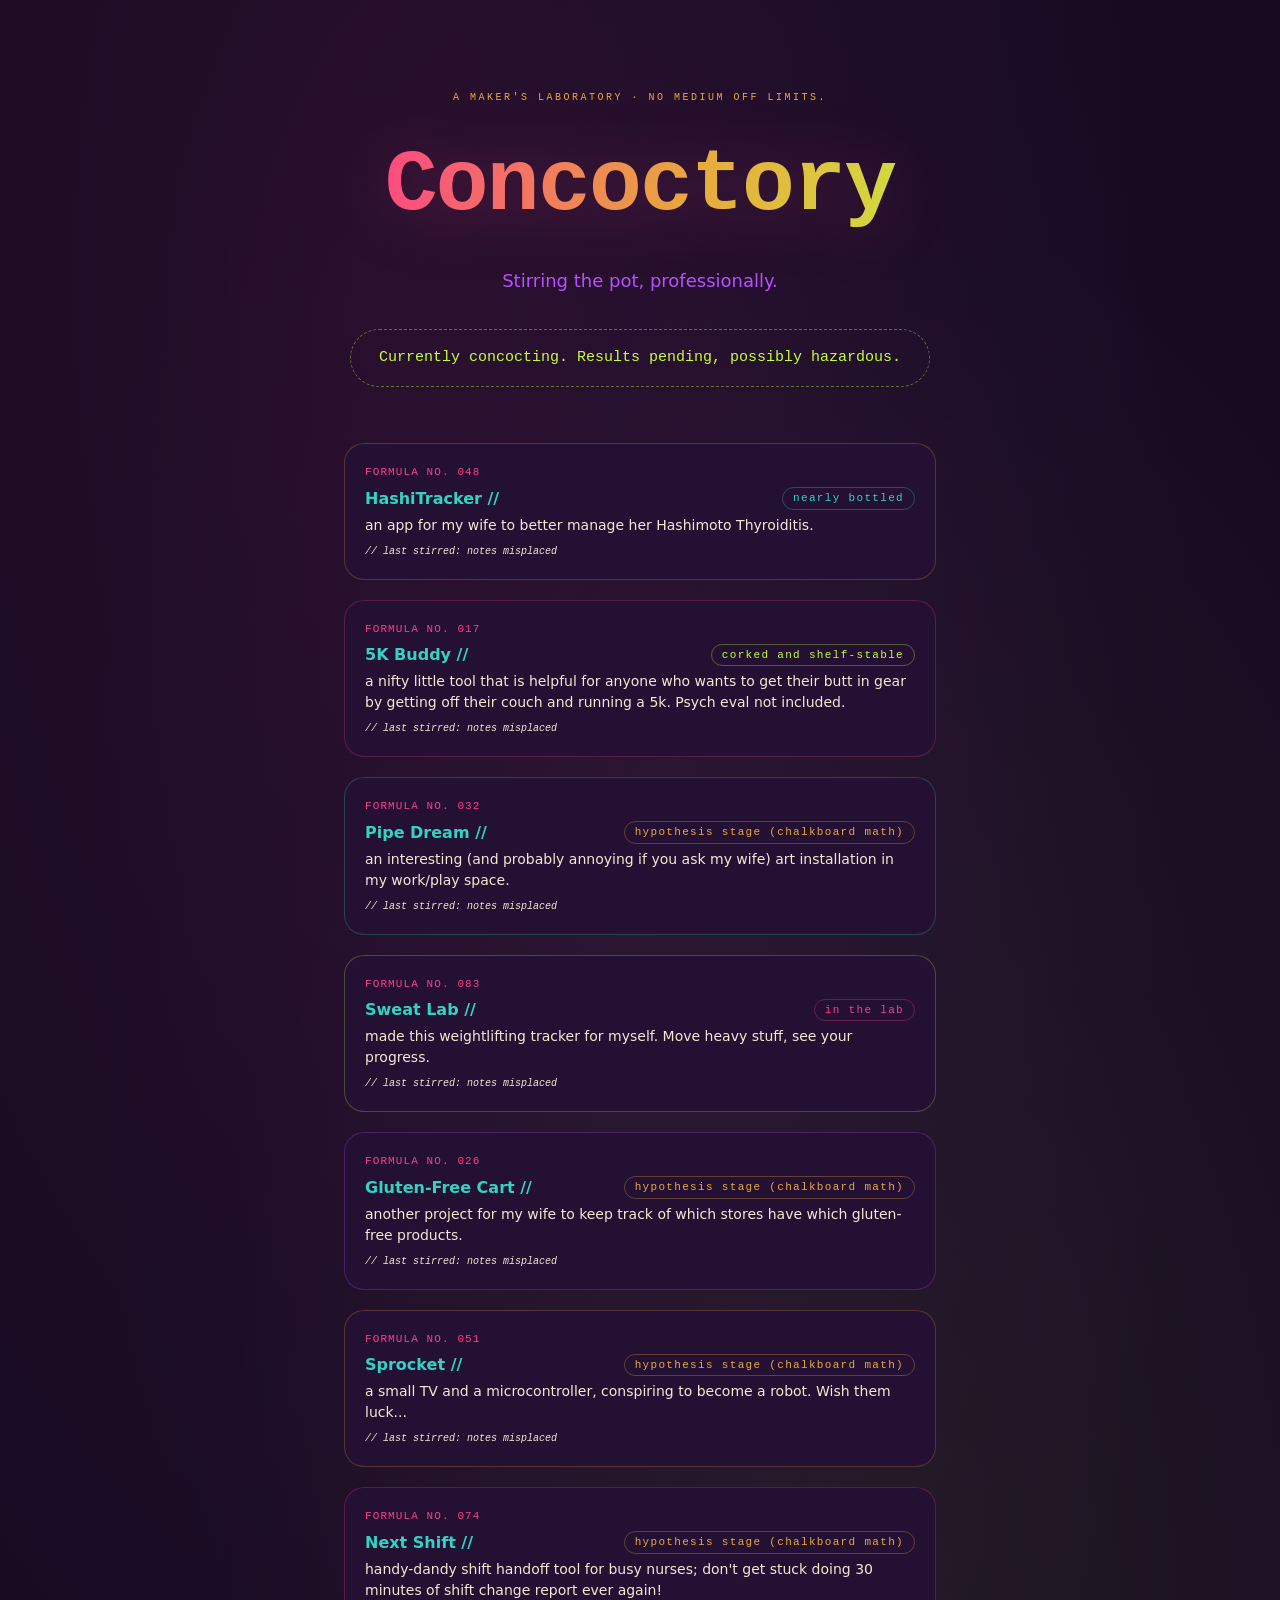
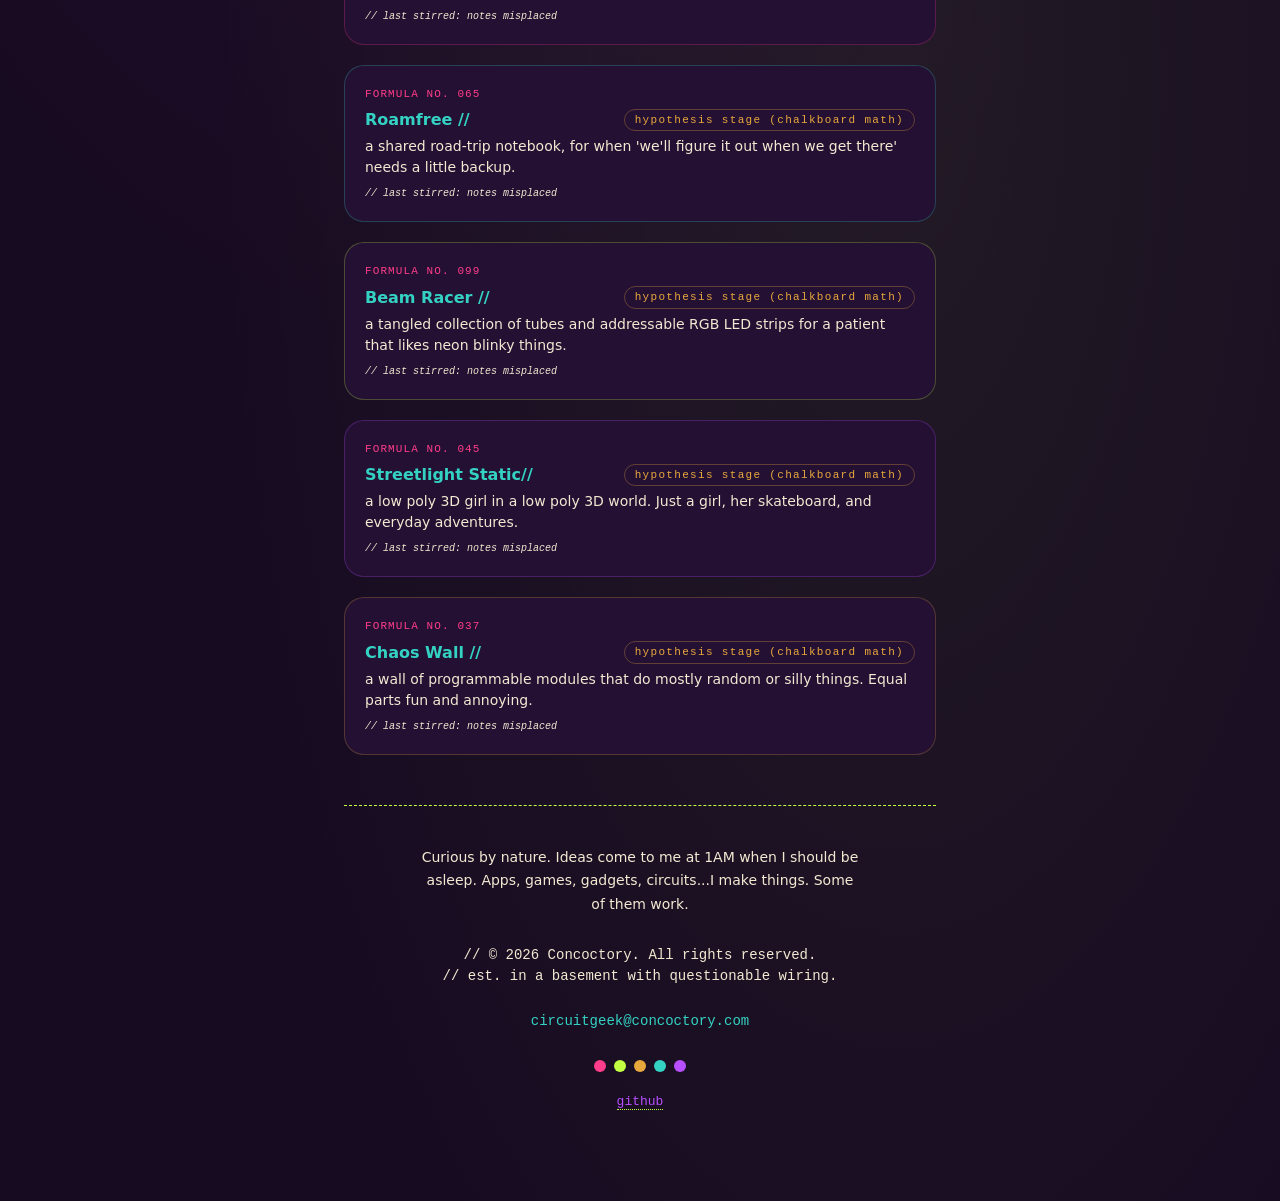
==== commit 3767cca5: "clean up beaker names" ====
--- a/index.html
+++ b/index.html
@@ -15,56 +15,56 @@
         <div class="shelf">
             <a class="beaker-label" href="https://concoctory.com/hashitracker/" data-repo="Concoctorydev/hashi-tracker">
                 <div class="formula">FORMULA NO. 048</div>
-                <div class="beaker-top"><span class="beaker-name">HashiTracker//</span><span class="status-testing">nearly bottled</span></div>
+                <div class="beaker-top"><span class="beaker-name">HashiTracker //</span><span class="status-testing">nearly bottled</span></div>
                 <div class="beaker-about">an app for my wife to better manage her Hashimoto Thyroiditis.</div>
                 <div class="stirred">// last stirred: checking notes... </div>
             </a>
             <a class="beaker-label" href="https://concoctory.com/5kbuddy/" data-repo="Concoctorydev/5k-training-buddy">
                 <div class="formula">FORMULA NO. 017</div>
-                <div class="beaker-top"><span class="beaker-name">5K Buddy//</span><span class="status-stable">corked and shelf-stable</span></div>
+                <div class="beaker-top"><span class="beaker-name">5K Buddy //</span><span class="status-stable">corked and shelf-stable</span></div>
                 <div class="beaker-about">a nifty little tool that is helpful for anyone who wants to get their butt in gear by getting 
                     off their couch and running a 5k. Psych eval not included.</div>
                 <div class="stirred">// last stirred: checking notes... </div>
             </a>
             <a class="beaker-label" href="https://concoctory.com/pipedream/" data-repo="Concoctorydev/pipe-dream">
                 <div class="formula">FORMULA NO. 032</div>
-                <div class="beaker-top"><span class="beaker-name">Pipe Dream//</span><span class="status-planning">hypothesis stage (chalkboard math)</span></div>
+                <div class="beaker-top"><span class="beaker-name">Pipe Dream //</span><span class="status-planning">hypothesis stage (chalkboard math)</span></div>
                 <div class="beaker-about">an interesting (and probably annoying if you ask my wife) art installation in my work/play space.</div>
                 <div class="stirred">// last stirred: checking notes... </div>
             </a>
             <a class="beaker-label" href="https://concoctory.com/sweatlab/" data-repo="Concoctorydev/sweat-lab">
                 <div class="formula">FORMULA NO. 083</div>
-                <div class="beaker-top"><span class="beaker-name">Sweat Lab//</span><span class="status-in-progress">in the lab</span></div>
+                <div class="beaker-top"><span class="beaker-name">Sweat Lab //</span><span class="status-in-progress">in the lab</span></div>
                 <div class="beaker-about">made this weightlifting tracker for myself. Move heavy stuff, see your progress.</div>
                 <div class="stirred">// last stirred: checking notes... </div>
             </a>
             <a class="beaker-label" href="https://concoctory.com/glutenfreecart/" data-repo="Concoctorydev/gluten-free-cart">
                 <div class="formula">FORMULA NO. 026 </div>
-                <div class="beaker-top"><span class="beaker-name">Gluten-Free Cart//</span><span class="status-planning">hypothesis stage (chalkboard math)</span></div>
+                <div class="beaker-top"><span class="beaker-name">Gluten-Free Cart //</span><span class="status-planning">hypothesis stage (chalkboard math)</span></div>
                 <div class="beaker-about">another project for my wife to keep track of which stores have which gluten-free products.</div>
                 <div class="stirred">// last stirred: checking notes... </div>
             </a>
             <a class="beaker-label" href="https://concoctory.com/sprocket/" data-repo="Concoctorydev/sprocket">
                 <div class="formula">FORMULA NO. 051</div>
-                <div class="beaker-top"><span class="beaker-name">Sprocket//</span><span class="status-planning">hypothesis stage (chalkboard math)</span></div>
+                <div class="beaker-top"><span class="beaker-name">Sprocket //</span><span class="status-planning">hypothesis stage (chalkboard math)</span></div>
                 <div class="beaker-about">a small TV and a microcontroller, conspiring to become a robot. Wish them luck...</div>
                 <div class="stirred">// last stirred: checking notes... </div>
             </a>
             <a class="beaker-label" href="https://concoctory.com/nextshift/" data-repo="Concoctorydev/next-shift">
                 <div class="formula">FORMULA NO. 074</div>
-                <div class="beaker-top"><span class="beaker-name">Next Shift//</span><span class="status-planning">hypothesis stage (chalkboard math)</span></div>
+                <div class="beaker-top"><span class="beaker-name">Next Shift //</span><span class="status-planning">hypothesis stage (chalkboard math)</span></div>
                 <div class="beaker-about">handy-dandy shift handoff tool for busy nurses; don't get stuck doing 30 minutes of shift change report ever again!</div>
                 <div class="stirred">// last stirred: checking notes... </div>
             </a>
             <a class="beaker-label" href="https://concoctory.com/roamfree/" data-repo="Concoctorydev/roamfree">
                 <div class="formula">FORMULA NO. 065</div>
-                <div class="beaker-top"><span class="beaker-name">Roamfree//</span><span class="status-planning">hypothesis stage (chalkboard math)</span></div>
+                <div class="beaker-top"><span class="beaker-name">Roamfree //</span><span class="status-planning">hypothesis stage (chalkboard math)</span></div>
                 <div class="beaker-about">a shared road-trip notebook, for when 'we'll figure it out when we get there' needs a little backup.</div>
                 <div class="stirred">// last stirred: checking notes... </div>
             </a>
             <a class="beaker-label" href="https://concoctory.com/beamracer/" data-repo="Concoctorydev/beam-racer">
                 <div class="formula">FORMULA NO. 099</div>
-                <div class="beaker-top"><span class="beaker-name">Beam Racer//</span><span class="status-planning">hypothesis stage (chalkboard math)</span></div>
+                <div class="beaker-top"><span class="beaker-name">Beam Racer //</span><span class="status-planning">hypothesis stage (chalkboard math)</span></div>
                 <div class="beaker-about">a tangled collection of tubes and addressable RGB LED strips for a patient that likes neon blinky things.</div>
                 <div class="stirred">// last stirred: checking notes... </div>
             </a>
@@ -76,7 +76,7 @@
             </a>
             <a class="beaker-label" href="https://concoctory.com/chaoswall/" data-repo="Concoctorydev/chaos-wall">
                 <div class="formula">FORMULA NO. 037</div>
-                <div class="beaker-top"><span class="beaker-name">Chaos Wall//</span><span class="status-planning">hypothesis stage (chalkboard math)</span></div>
+                <div class="beaker-top"><span class="beaker-name">Chaos Wall //</span><span class="status-planning">hypothesis stage (chalkboard math)</span></div>
                 <div class="beaker-about">a wall of programmable modules that do mostly random or silly things. Equal parts fun and annoying.</div>
                 <div class="stirred">// last stirred: checking notes... </div>
             </a>
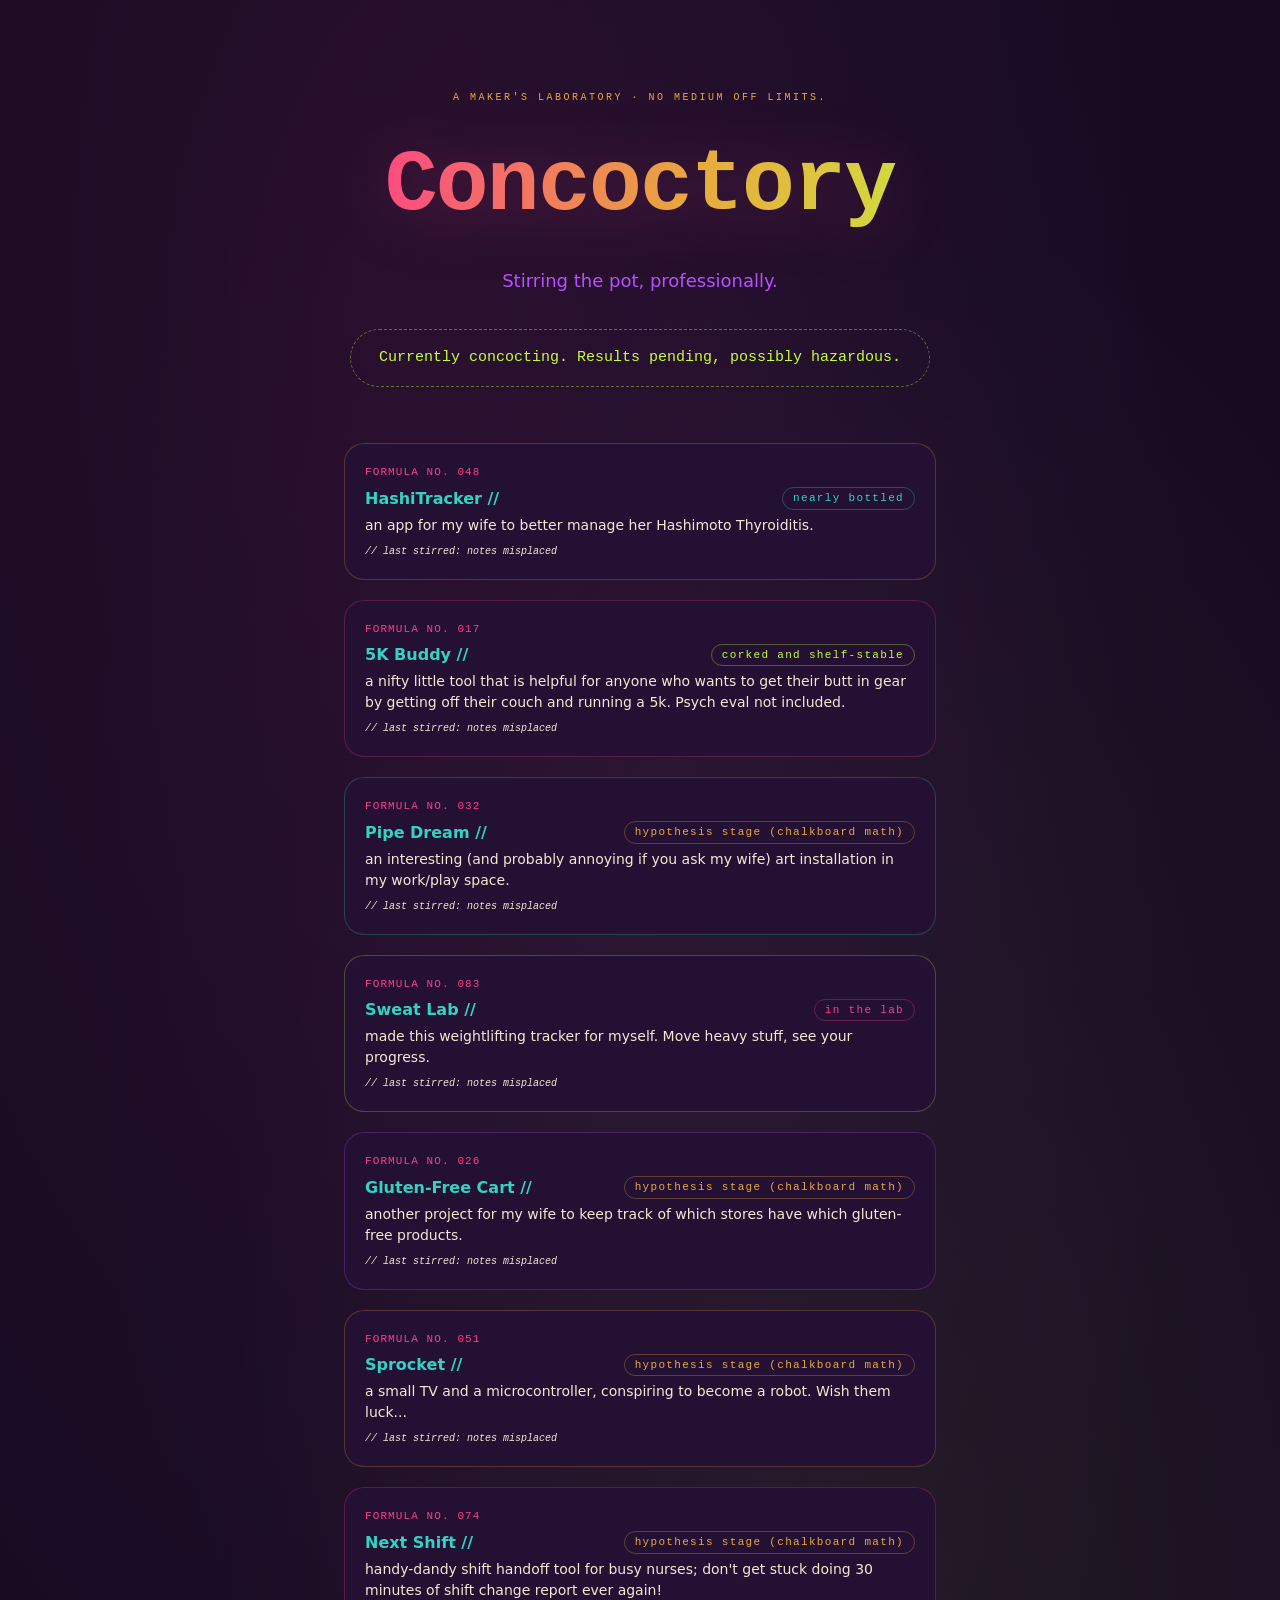
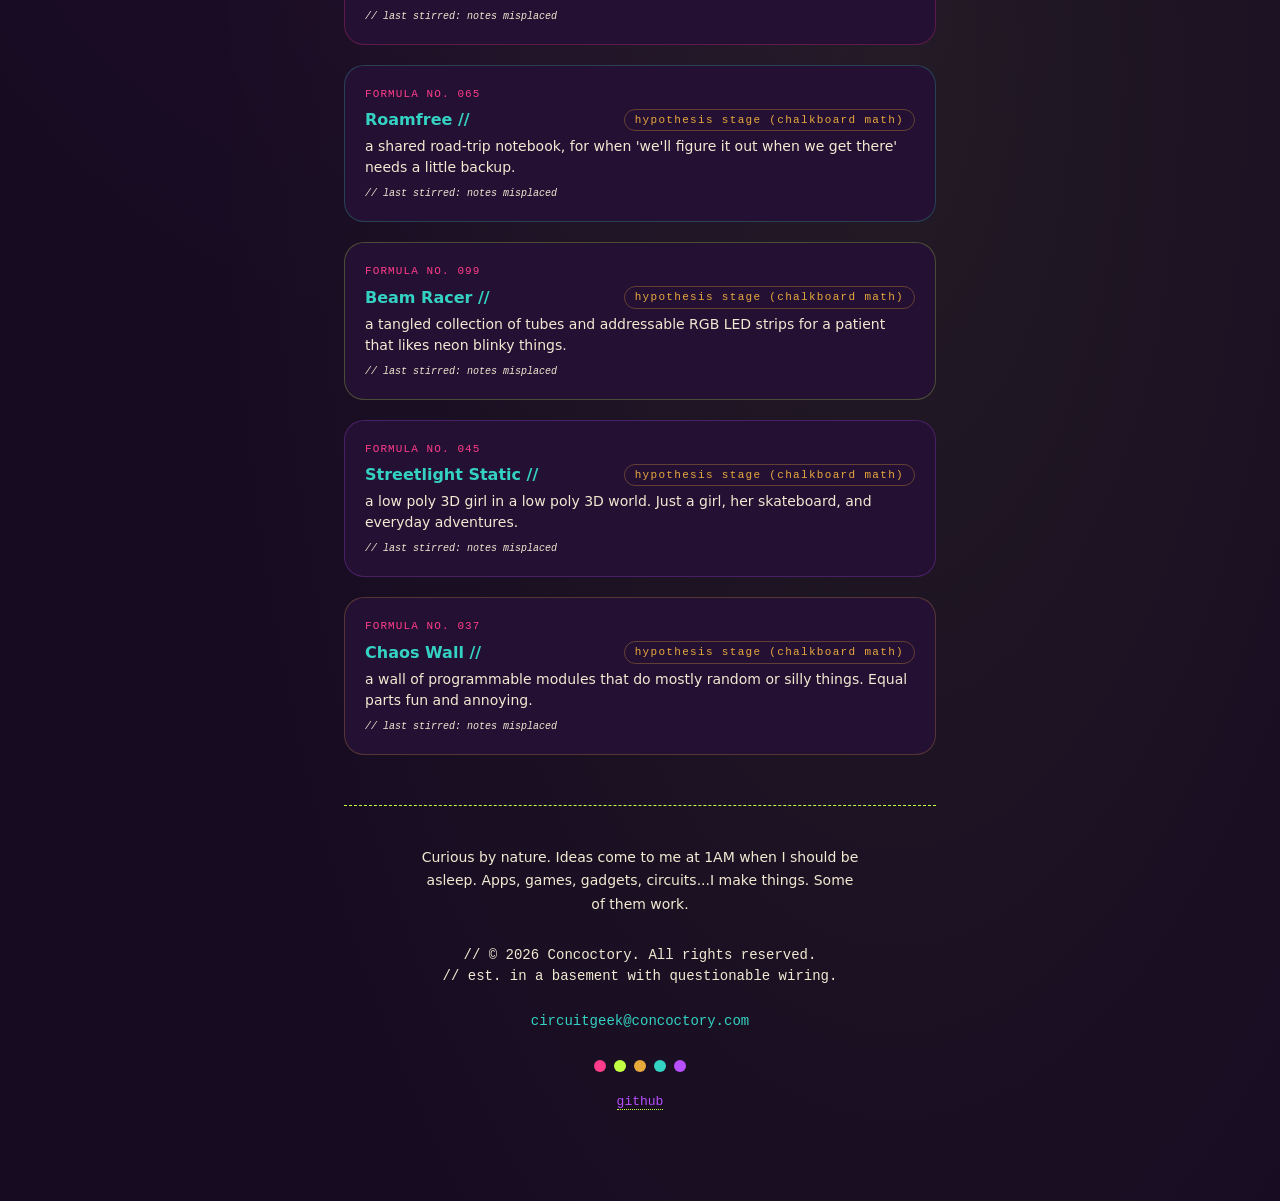
==== commit 5f45e4e1: "clean up missed spacing change in a beaker name" ====
--- a/index.html
+++ b/index.html
@@ -70,7 +70,7 @@
             </a>
             <a class="beaker-label" href="https://concoctory.com/streetlightstatic/" data-repo="Concoctorydev/streetlight-static">
                 <div class="formula">FORMULA NO. 045</div>
-                <div class="beaker-top"><span class="beaker-name">Streetlight Static//</span><span class="status-planning">hypothesis stage (chalkboard math)</span></div>
+                <div class="beaker-top"><span class="beaker-name">Streetlight Static //</span><span class="status-planning">hypothesis stage (chalkboard math)</span></div>
                 <div class="beaker-about">a low poly 3D girl in a low poly 3D world. Just a girl, her skateboard, and everyday adventures.</div>
                 <div class="stirred">// last stirred: checking notes... </div>
             </a>
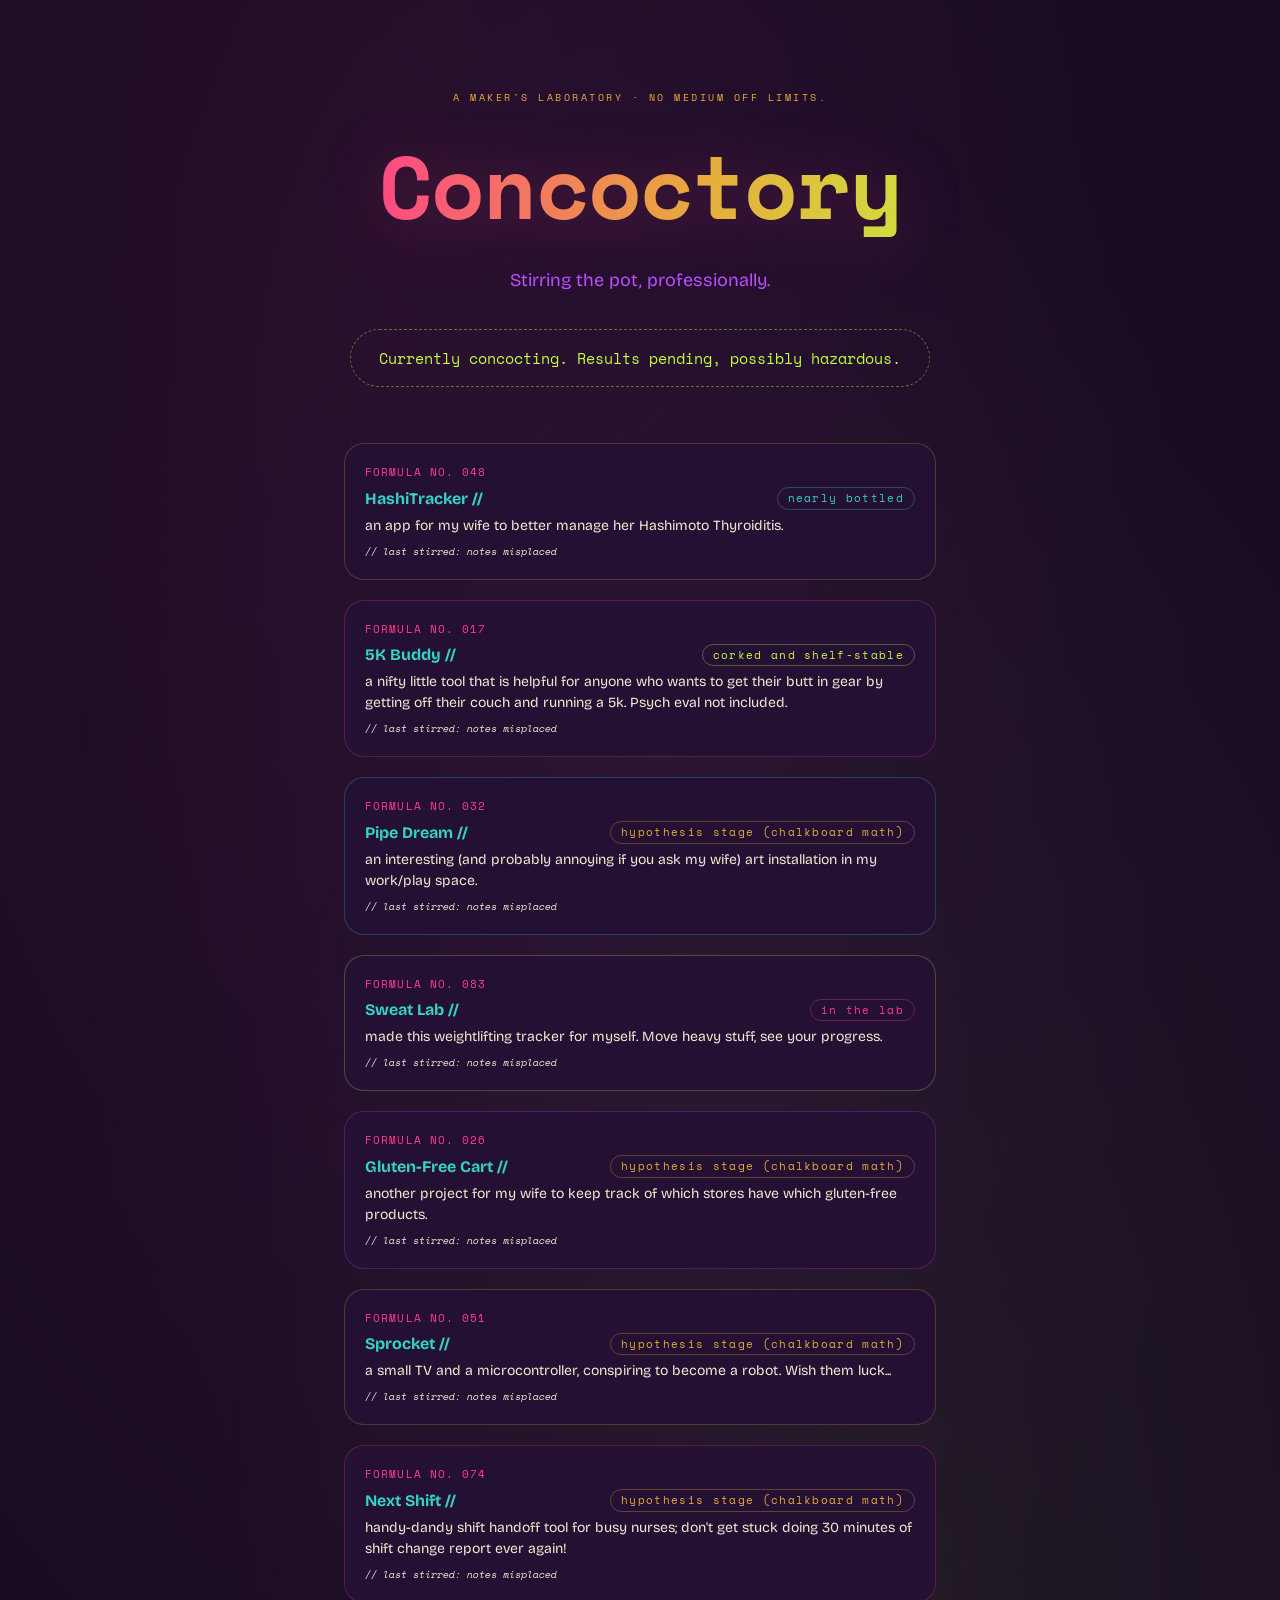
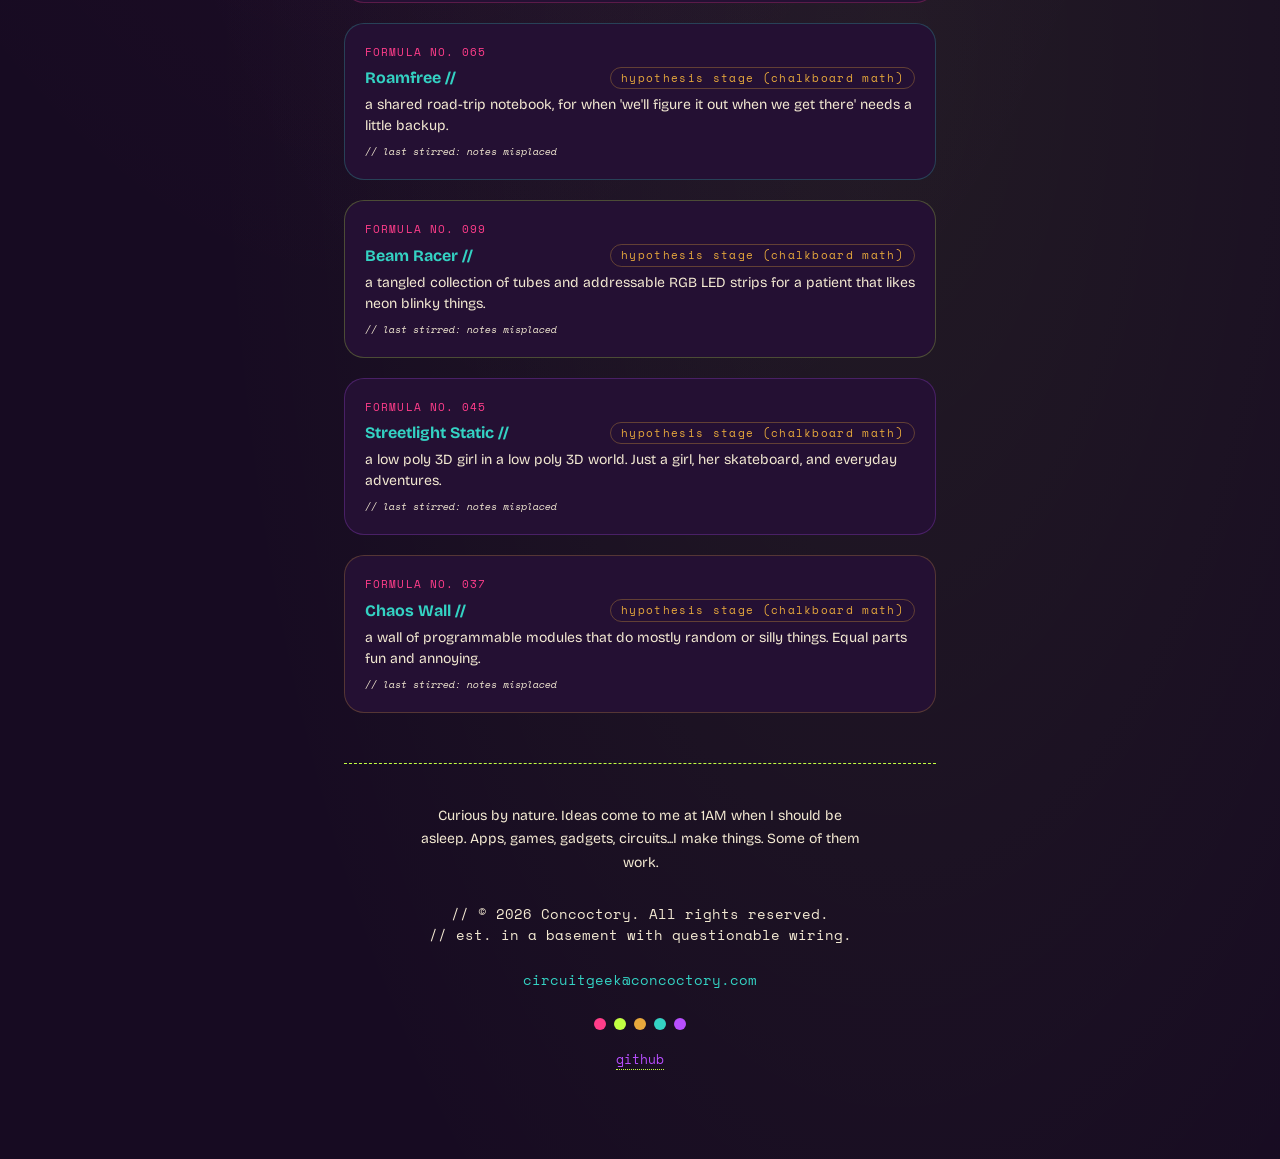
==== commit 17a29064: "Version stylesheet link to bypass server cache" ====
--- a/index.html
+++ b/index.html
@@ -3,7 +3,7 @@
     
     <meta name="viewport" content="width=device-width, initial-scale=1.0">
     <title>Concoctory</title>
-    <link rel="stylesheet" href="styles.css">
+    <link rel="stylesheet" href="/styles.css?v=2">
     <script src="script.js" defer></script>
 </head>
 <body>
--- a/styles.css
+++ b/styles.css
@@ -1,3 +1,29 @@
+@font-face{
+    font-family:"Space Mono";
+    src:url("/SpaceMono-Regular.ttf") format("truetype");
+    font-weight:400; font-style:normal; font-display:swap;
+}
+@font-face{
+    font-family:"Space Mono";
+    src:url("/SpaceMono-Italic.ttf") format("truetype");
+    font-weight:400; font-style:italic; font-display:swap;
+}
+@font-face{
+    font-family:"Space Mono";
+    src:url("/SpaceMono-Bold.ttf") format("truetype");
+    font-weight:700; font-style:normal; font-display:swap;
+}
+@font-face{
+    font-family:"Space Mono";
+    src:url("/SpaceMono-BoldItalic.ttf") format("truetype");
+    font-weight:700; font-style:italic; font-display:swap;
+}
+@font-face{
+    font-family:"Bricolage Grotesque";
+    src:url("/BricolageGrotesque-VariableFont_opsz,wdth,wght.ttf") format("truetype");
+    font-weight:200 800; font-style:normal; font-display:swap;
+}
+
 :root{
 --vat:#170B22;        /* deep plum-black base */
 --vat-2:#241033;      /* raised divs */
@@ -63,6 +89,8 @@
 
 @keyframes shimmer{ to{ background-position:180% center; } }
 
+.back ~ h1{ font-size:clamp(36px, 8vw, 60px); }
+
 .tagline{
     font-size:18px;
     color:var(--potion);
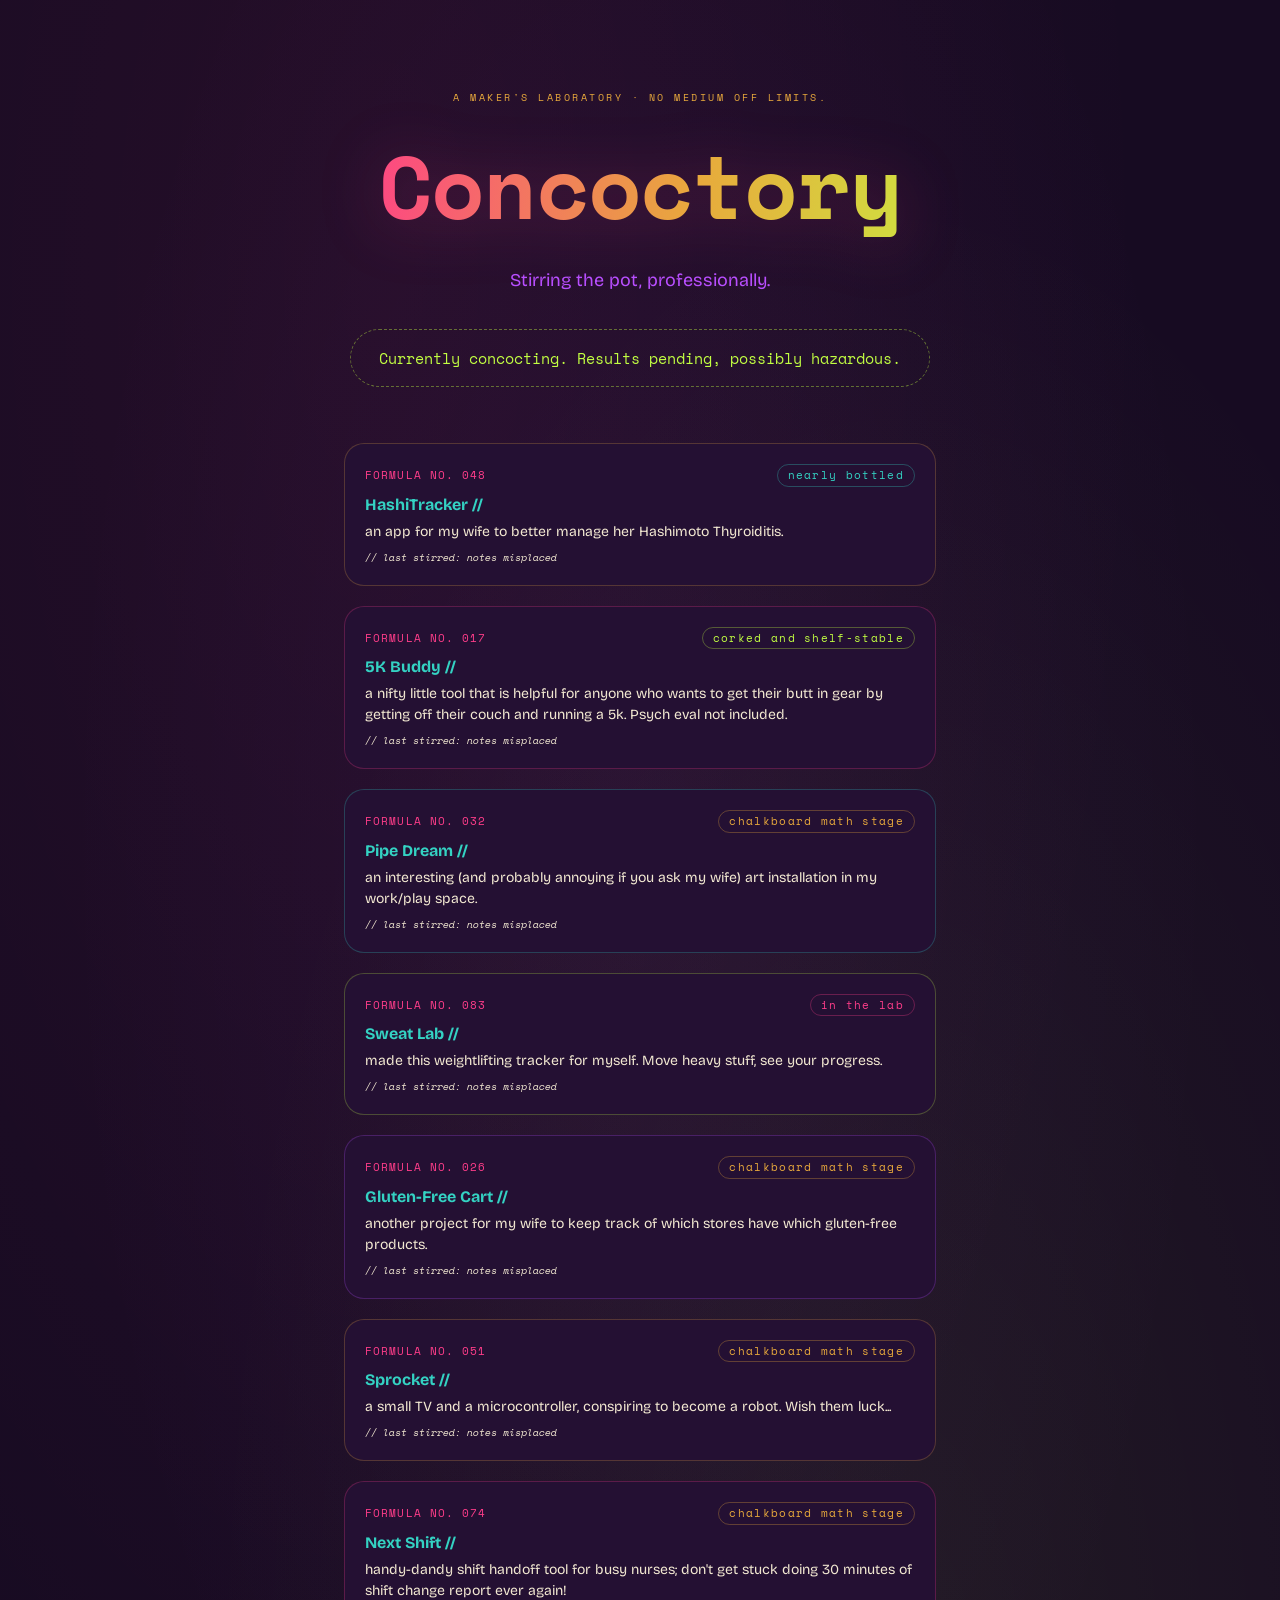
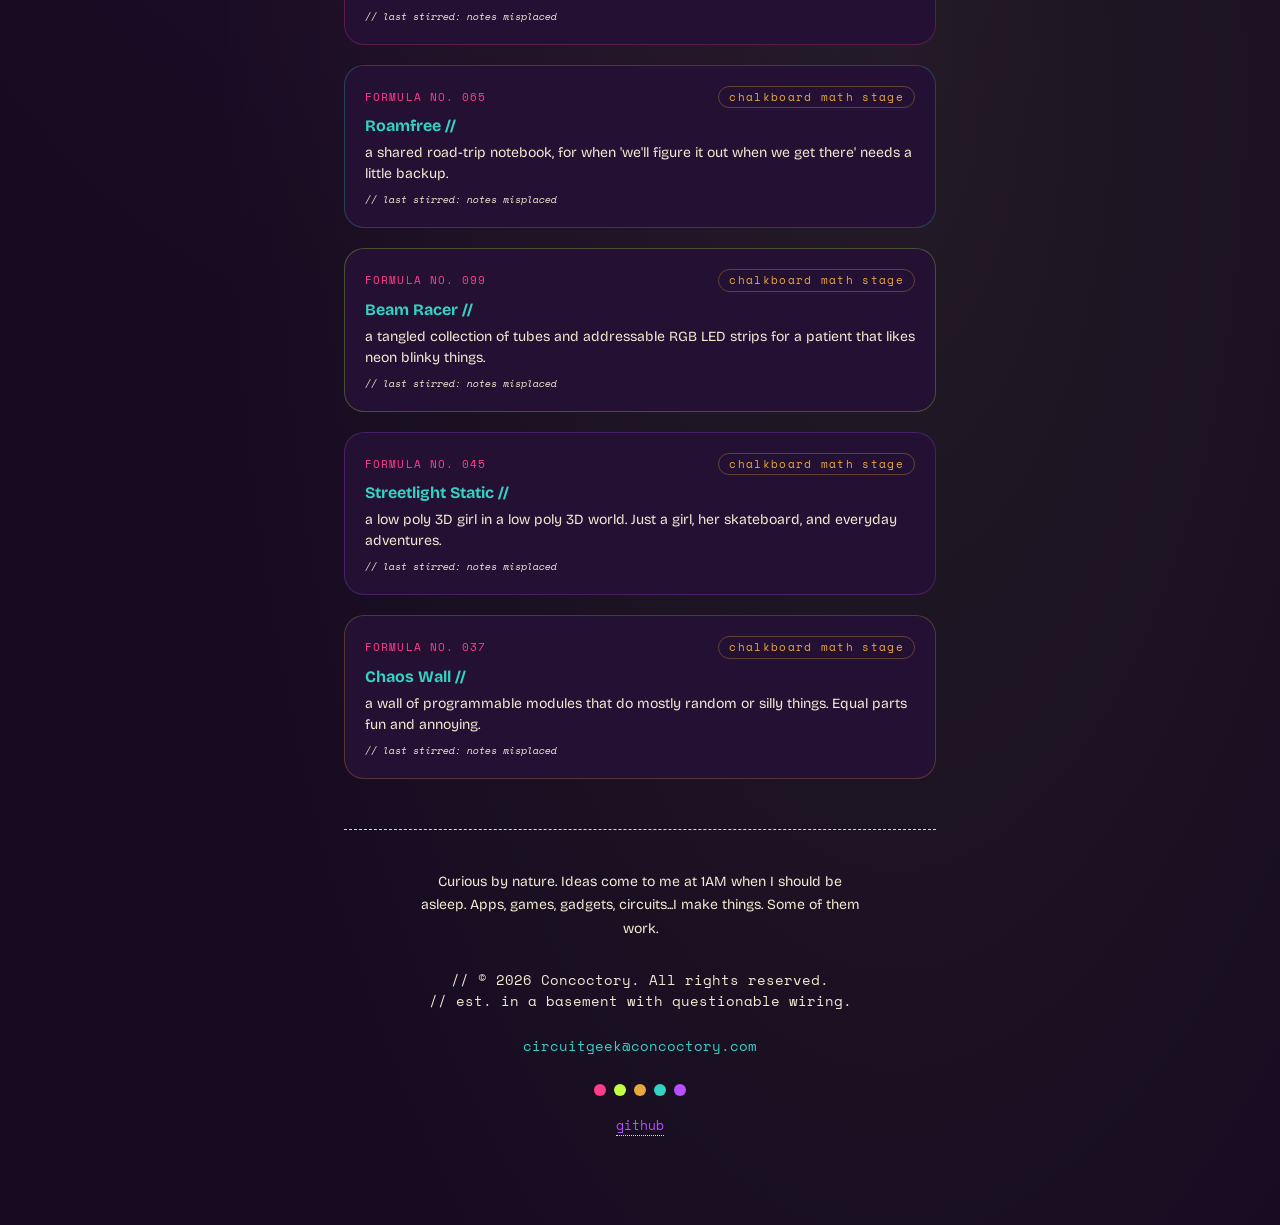
==== commit 21060836: "Move status badge to formula row and shorten planning badge" ====
--- a/index.html
+++ b/index.html
@@ -3,7 +3,7 @@
     
     <meta name="viewport" content="width=device-width, initial-scale=1.0">
     <title>Concoctory</title>
-    <link rel="stylesheet" href="/styles.css?v=2">
+    <link rel="stylesheet" href="/styles.css?v=4">
     <script src="script.js" defer></script>
 </head>
 <body>
@@ -14,69 +14,69 @@
         <div class="status">Currently concocting. Results pending, possibly hazardous.</div>
         <div class="shelf">
             <a class="beaker-label" href="https://concoctory.com/hashitracker/" data-repo="Concoctorydev/hashi-tracker">
-                <div class="formula">FORMULA NO. 048</div>
-                <div class="beaker-top"><span class="beaker-name">HashiTracker //</span><span class="status-testing">nearly bottled</span></div>
+                <div class="beaker-top"><span class="formula">FORMULA NO. 048</span><span class="status-testing">nearly bottled</span></div>
+                <div class="beaker-name">HashiTracker //</div>
                 <div class="beaker-about">an app for my wife to better manage her Hashimoto Thyroiditis.</div>
                 <div class="stirred">// last stirred: checking notes... </div>
             </a>
             <a class="beaker-label" href="https://concoctory.com/5kbuddy/" data-repo="Concoctorydev/5k-training-buddy">
-                <div class="formula">FORMULA NO. 017</div>
-                <div class="beaker-top"><span class="beaker-name">5K Buddy //</span><span class="status-stable">corked and shelf-stable</span></div>
+                <div class="beaker-top"><span class="formula">FORMULA NO. 017</span><span class="status-stable">corked and shelf-stable</span></div>
+                <div class="beaker-name">5K Buddy //</div>
                 <div class="beaker-about">a nifty little tool that is helpful for anyone who wants to get their butt in gear by getting 
                     off their couch and running a 5k. Psych eval not included.</div>
                 <div class="stirred">// last stirred: checking notes... </div>
             </a>
             <a class="beaker-label" href="https://concoctory.com/pipedream/" data-repo="Concoctorydev/pipe-dream">
-                <div class="formula">FORMULA NO. 032</div>
-                <div class="beaker-top"><span class="beaker-name">Pipe Dream //</span><span class="status-planning">hypothesis stage (chalkboard math)</span></div>
+                <div class="beaker-top"><span class="formula">FORMULA NO. 032</span><span class="status-planning">chalkboard math stage</span></div>
+                <div class="beaker-name">Pipe Dream //</div>
                 <div class="beaker-about">an interesting (and probably annoying if you ask my wife) art installation in my work/play space.</div>
                 <div class="stirred">// last stirred: checking notes... </div>
             </a>
             <a class="beaker-label" href="https://concoctory.com/sweatlab/" data-repo="Concoctorydev/sweat-lab">
-                <div class="formula">FORMULA NO. 083</div>
-                <div class="beaker-top"><span class="beaker-name">Sweat Lab //</span><span class="status-in-progress">in the lab</span></div>
+                <div class="beaker-top"><span class="formula">FORMULA NO. 083</span><span class="status-in-progress">in the lab</span></div>
+                <div class="beaker-name">Sweat Lab //</div>
                 <div class="beaker-about">made this weightlifting tracker for myself. Move heavy stuff, see your progress.</div>
                 <div class="stirred">// last stirred: checking notes... </div>
             </a>
             <a class="beaker-label" href="https://concoctory.com/glutenfreecart/" data-repo="Concoctorydev/gluten-free-cart">
-                <div class="formula">FORMULA NO. 026 </div>
-                <div class="beaker-top"><span class="beaker-name">Gluten-Free Cart //</span><span class="status-planning">hypothesis stage (chalkboard math)</span></div>
+                <div class="beaker-top"><span class="formula">FORMULA NO. 026</span><span class="status-planning">chalkboard math stage</span></div>
+                <div class="beaker-name">Gluten-Free Cart //</div>
                 <div class="beaker-about">another project for my wife to keep track of which stores have which gluten-free products.</div>
                 <div class="stirred">// last stirred: checking notes... </div>
             </a>
             <a class="beaker-label" href="https://concoctory.com/sprocket/" data-repo="Concoctorydev/sprocket">
-                <div class="formula">FORMULA NO. 051</div>
-                <div class="beaker-top"><span class="beaker-name">Sprocket //</span><span class="status-planning">hypothesis stage (chalkboard math)</span></div>
+                <div class="beaker-top"><span class="formula">FORMULA NO. 051</span><span class="status-planning">chalkboard math stage</span></div>
+                <div class="beaker-name">Sprocket //</div>
                 <div class="beaker-about">a small TV and a microcontroller, conspiring to become a robot. Wish them luck...</div>
                 <div class="stirred">// last stirred: checking notes... </div>
             </a>
             <a class="beaker-label" href="https://concoctory.com/nextshift/" data-repo="Concoctorydev/next-shift">
-                <div class="formula">FORMULA NO. 074</div>
-                <div class="beaker-top"><span class="beaker-name">Next Shift //</span><span class="status-planning">hypothesis stage (chalkboard math)</span></div>
+                <div class="beaker-top"><span class="formula">FORMULA NO. 074</span><span class="status-planning">chalkboard math stage</span></div>
+                <div class="beaker-name">Next Shift //</div>
                 <div class="beaker-about">handy-dandy shift handoff tool for busy nurses; don't get stuck doing 30 minutes of shift change report ever again!</div>
                 <div class="stirred">// last stirred: checking notes... </div>
             </a>
             <a class="beaker-label" href="https://concoctory.com/roamfree/" data-repo="Concoctorydev/roamfree">
-                <div class="formula">FORMULA NO. 065</div>
-                <div class="beaker-top"><span class="beaker-name">Roamfree //</span><span class="status-planning">hypothesis stage (chalkboard math)</span></div>
+                <div class="beaker-top"><span class="formula">FORMULA NO. 065</span><span class="status-planning">chalkboard math stage</span></div>
+                <div class="beaker-name">Roamfree //</div>
                 <div class="beaker-about">a shared road-trip notebook, for when 'we'll figure it out when we get there' needs a little backup.</div>
                 <div class="stirred">// last stirred: checking notes... </div>
             </a>
             <a class="beaker-label" href="https://concoctory.com/beamracer/" data-repo="Concoctorydev/beam-racer">
-                <div class="formula">FORMULA NO. 099</div>
-                <div class="beaker-top"><span class="beaker-name">Beam Racer //</span><span class="status-planning">hypothesis stage (chalkboard math)</span></div>
+                <div class="beaker-top"><span class="formula">FORMULA NO. 099</span><span class="status-planning">chalkboard math stage</span></div>
+                <div class="beaker-name">Beam Racer //</div>
                 <div class="beaker-about">a tangled collection of tubes and addressable RGB LED strips for a patient that likes neon blinky things.</div>
                 <div class="stirred">// last stirred: checking notes... </div>
             </a>
             <a class="beaker-label" href="https://concoctory.com/streetlightstatic/" data-repo="Concoctorydev/streetlight-static">
-                <div class="formula">FORMULA NO. 045</div>
-                <div class="beaker-top"><span class="beaker-name">Streetlight Static //</span><span class="status-planning">hypothesis stage (chalkboard math)</span></div>
+                <div class="beaker-top"><span class="formula">FORMULA NO. 045</span><span class="status-planning">chalkboard math stage</span></div>
+                <div class="beaker-name">Streetlight Static //</div>
                 <div class="beaker-about">a low poly 3D girl in a low poly 3D world. Just a girl, her skateboard, and everyday adventures.</div>
                 <div class="stirred">// last stirred: checking notes... </div>
             </a>
             <a class="beaker-label" href="https://concoctory.com/chaoswall/" data-repo="Concoctorydev/chaos-wall">
-                <div class="formula">FORMULA NO. 037</div>
-                <div class="beaker-top"><span class="beaker-name">Chaos Wall //</span><span class="status-planning">hypothesis stage (chalkboard math)</span></div>
+                <div class="beaker-top"><span class="formula">FORMULA NO. 037</span><span class="status-planning">chalkboard math stage</span></div>
+                <div class="beaker-name">Chaos Wall //</div>
                 <div class="beaker-about">a wall of programmable modules that do mostly random or silly things. Equal parts fun and annoying.</div>
                 <div class="stirred">// last stirred: checking notes... </div>
             </a>
--- a/styles.css
+++ b/styles.css
@@ -151,17 +151,17 @@
 .shelf a.beaker-label:nth-child(5n+4):hover{ border-color: var(--venom); box-shadow:0 12px 70px 4px #C2FF4250; }
 .shelf a.beaker-label:nth-child(5n+5):hover{ border-color: var(--potion); box-shadow:0 12px 70px 4px #FF3D8A50; }
 
-.beaker-top{ display:flex; justify-content:space-between; align-items:center; }
+.beaker-top{ display:flex; justify-content:space-between; align-items:center; flex-wrap:wrap; gap:6px 12px; margin-bottom:6px}
 
 .formula{
     font-family:"Space Mono", monospace;
     font-size:11px;
     color:var(--elixir);
     letter-spacing:.1em;
-    margin-bottom:6px;
-}
-
-.beaker-name{ font-weight:700; font-size:16px; color:var(--phial); }
+    margin-bottom:0px;
+}
+
+.beaker-name{ font-weight:700; font-size:16px; color:var(--phial); white-space:nowrap; }
 
 
 .status-stable,
@@ -174,6 +174,7 @@
     padding:2px 10px;
     border-radius:800px;
     border:1px solid;
+    white-space:nowrap;
 }
 .status-stable{ color:var(--venom); border-color:#C2FF4250; }
 .status-testing{ color:var(--phial); border-color:#34D2C350; }
